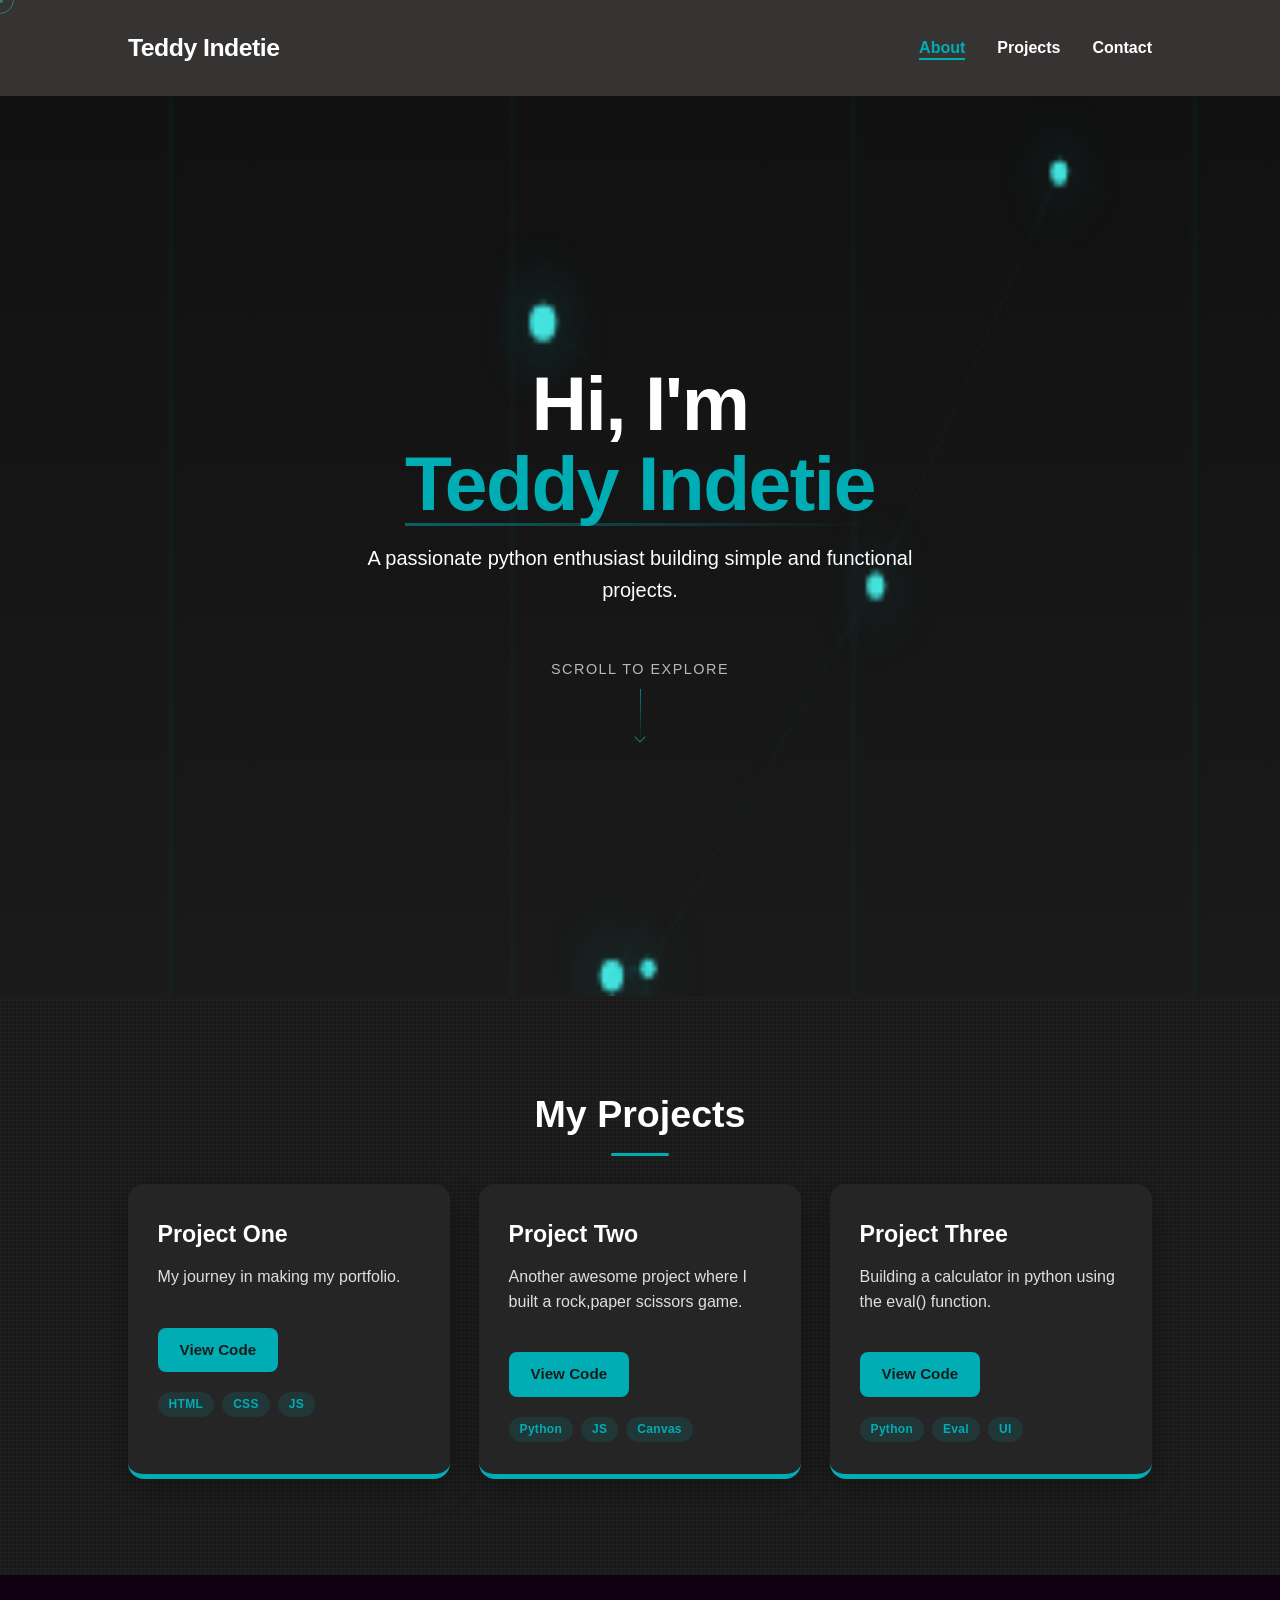
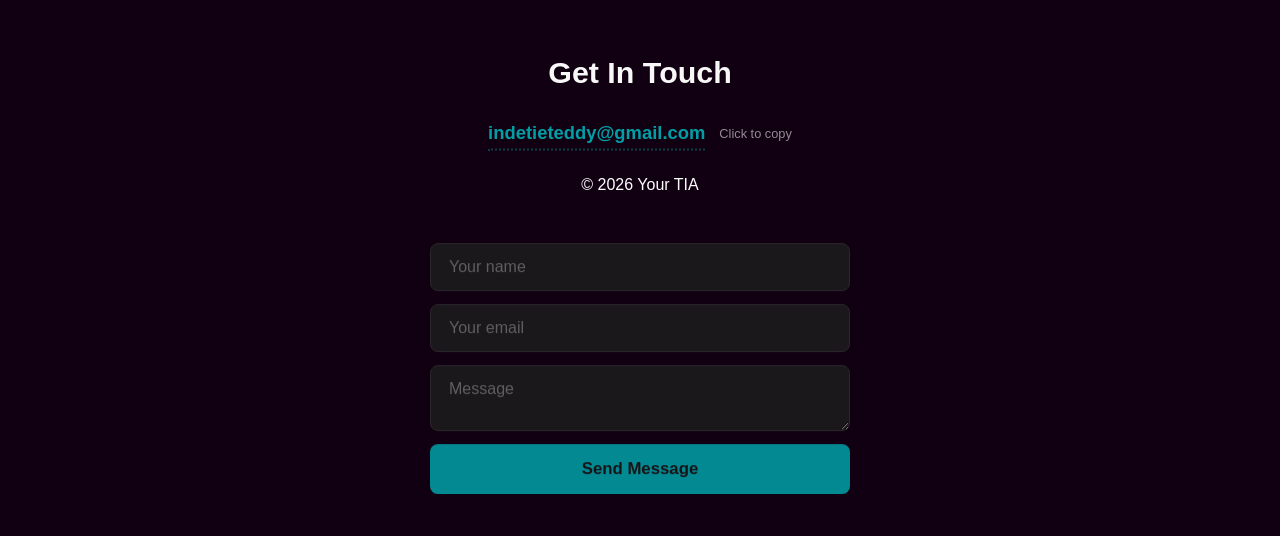
==== index.html @ cefa4f8e "Add files via upload" ====
<!DOCTYPE html>
<html lang="en">
<head>
    <meta charset="UTF-8">
    <meta name="viewport" content="width=device-width, initial-scale=1.0">
    <title>TI Portfolio</title>
    <link rel="stylesheet" href="style.css">
    <!-- GSAP for premium cinematic animations -->
    <script src="https://cdnjs.cloudflare.com/ajax/libs/gsap/3.12.5/gsap.min.js"></script>
</head>
<body>

    <!-- Scroll Progress Bar -->
    <div class="scroll-progress"></div>

    <nav>
        <div class="logo">Teddy Indetie</div>
        <ul class="nav-links">
            <li><a href="#about" class="nav-link">About</a></li>
            <li><a href="#projects" class="nav-link">Projects</a></li>
            <li><a href="#contact" class="nav-link">Contact</a></li>
        </ul>
        <div class="hamburger">
            <span></span>
            <span></span>
            <span></span>
        </div>
    </nav>

    <header id="about">
        <!-- Hero Canvas for Python particles -->
        <canvas id="hero-canvas"></canvas>
        
        <div class="hero-content">
            <h1>Hi, I'm <span class="highlight">Teddy Indetie</span></h1>
            <p>A passionate python enthusiast building simple and functional projects.</p>
            <div class="scroll-indicator">
                <span>Scroll to explore</span>
                <div class="arrow"></div>
            </div>
        </div>
    </header>

    <section id="projects">
        <h2>My Projects</h2>
        <div class="project-grid">
            <!-- Project One -->
            <div class="project-card" data-project="1">
                <h3>Project One</h3>
                <p>My journey in making my portfolio.</p>
                <a href="project-1.html" class="view-btn" data-modal="modal-project1">View Code</a>
                <div class="tech-tags">
                    <span>HTML</span>
                    <span>CSS</span>
                    <span>JS</span>
                </div>
            </div>
            
            <!-- Project Two -->
            <div class="project-card" data-project="2">
                <h3>Project Two</h3>
                <p>Another awesome project where I built a rock,paper scissors game.</p>
                <a href="#" class="view-btn" data-modal="modal-rps">View Code</a>
                <div class="tech-tags">
                    <span>Python</span>
                    <span>JS</span>
                    <span>Canvas</span>
                </div>
            </div>
            
            <!-- Project Three -->
            <div class="project-card" data-project="3">
                <h3>Project Three</h3>
                <p>Building a calculator in python using the eval() function.</p>
                <a href="#" class="view-btn" data-modal="modal-calculator">View Code</a>
                <div class="tech-tags">
                    <span>Python</span>
                    <span>Eval</span>
                    <span>UI</span>
                </div>
            </div>
        </div>
    </section>

    <footer id="contact">
        <h2>Get In Touch</h2>
        <p class="email-wrapper">
            <a href="#" class="copy-email" data-email="indetieteddy@gmail.com">indetieteddy@gmail.com</a>
            <span class="copy-feedback">Click to copy</span>
        </p>
        <p>&copy; 2026 Your TIA</p>
        
        <!-- Optional premium contact form -->
        <div class="contact-form">
            <input type="text" placeholder="Your name" class="form-input">
            <input type="email" placeholder="Your email" class="form-input">
            <textarea placeholder="Message" class="form-input"></textarea>
            <button class="form-submit">Send Message</button>
        </div>
    </footer>

    <!-- Modals -->
    <!-- Project 1 Modal -->
    <div id="modal-project1" class="modal">
        <div class="modal-content">
            <button class="modal-close">&times;</button>
            <h3>Project One — Portfolio</h3>
            <p>Built with pure HTML, CSS and JavaScript. Here's a live snippet of the hero code:</p>
            
            <div class="code-block">
                <pre><code>&lt;h1&gt;Hi, I'm &lt;span class="highlight"&gt;Teddy Indetie&lt;/span&gt;&lt;/h1&gt;
&lt;p&gt;A passionate python enthusiast...&lt;/p&gt;</code></pre>
                <button class="copy-code-btn">Copy Code</button>
            </div>
            
            <div class="modal-footer">
                <a href="project-1.html" class="view-full-btn">View Full Project</a>
            </div>
        </div>
    </div>

    <!-- RPS Game Modal -->
    <div id="modal-rps" class="modal">
        <div class="modal-content">
            <button class="modal-close">&times;</button>
            <h3>Project Two — Rock Paper Scissors</h3>
            <p class="game-subtitle">Play against the AI (Python logic ported to JS)</p>
            
            <div class="rps-game">
                <div class="rps-score">
                    <div>You: <span id="player-score">0</span></div>
                    <div>AI: <span id="ai-score">0</span></div>
                </div>
                
                <div class="rps-result" id="rps-result">Choose your move</div>
                
                <div class="rps-choices">
                    <button class="rps-btn" data-choice="rock">✊ Rock</button>
                    <button class="rps-btn" data-choice="paper">✋ Paper</button>
                    <button class="rps-btn" data-choice="scissors">✌️ Scissors</button>
                </div>
                
                <button class="rps-reset">Reset Score</button>
            </div>
        </div>
    </div>

    <!-- Calculator Modal -->
    <div id="modal-calculator" class="modal">
        <div class="modal-content">
            <button class="modal-close">&times;</button>
            <h3>Project Three — Python Calculator</h3>
            <p class="game-subtitle">Powered by eval() • Same logic as the original Python version</p>
            
            <div class="calculator">
                <div class="calc-display" id="calc-display">0</div>
                <div class="calc-buttons">
                    <button class="calc-btn" data-value="C">C</button>
                    <button class="calc-btn" data-value="/">÷</button>
                    <button class="calc-btn" data-value="*">×</button>
                    <button class="calc-btn" data-value="-">−</button>
                    
                    <button class="calc-btn" data-value="7">7</button>
                    <button class="calc-btn" data-value="8">8</button>
                    <button class="calc-btn" data-value="9">9</button>
                    <button class="calc-btn" data-value="+">+</button>
                    
                    <button class="calc-btn" data-value="4">4</button>
                    <button class="calc-btn" data-value="5">5</button>
                    <button class="calc-btn" data-value="6">6</button>
                    <button class="calc-btn" data-value="=" style="grid-row: span 2;">=</button>
                    
                    <button class="calc-btn" data-value="1">1</button>
                    <button class="calc-btn" data-value="2">2</button>
                    <button class="calc-btn" data-value="3">3</button>
                    
                    <button class="calc-btn" data-value="0">0</button>
                    <button class="calc-btn" data-value=".">.</button>
                    <button class="calc-btn" data-value="back">⌫</button>
                </div>
                <div class="python-badge">Python eval() • Safe mode</div>
            </div>
        </div>
    </div>

    <script>
        // ============================================
        // TEDDY INDETIE — PREMIUM PORTFOLIO JS
        // Ultra-cinematic interactions inspired by Lando Norris
        // ============================================

        // Global variables
        let gsapLoaded = typeof gsap !== 'undefined';

        // ============================================
        // 1. CUSTOM CURSOR (elegant ring + dot)
        // ============================================
        function initCustomCursor() {
            const cursor = document.createElement('div');
            cursor.className = 'custom-cursor';
            document.body.appendChild(cursor);

            const cursorDot = document.createElement('div');
            cursorDot.className = 'cursor-dot';
            cursor.appendChild(cursorDot);

            let mouseX = 0, mouseY = 0;
            let cursorX = 0, cursorY = 0;

            document.addEventListener('mousemove', (e) => {
                mouseX = e.clientX;
                mouseY = e.clientY;
            });

            // Smooth follow animation
            function animateCursor() {
                cursorX += (mouseX - cursorX) * 0.15;
                cursorY += (mouseY - cursorY) * 0.15;
                
                cursor.style.left = cursorX + 'px';
                cursor.style.top = cursorY + 'px';
                
                requestAnimationFrame(animateCursor);
            }
            animateCursor();

            // Hover states for interactive elements
            const interactiveElements = document.querySelectorAll('a, button, .project-card, .view-btn, .rps-btn, .calc-btn');
            
            interactiveElements.forEach(el => {
                el.addEventListener('mouseenter', () => {
                    cursor.classList.add('cursor-hover');
                });
                el.addEventListener('mouseleave', () => {
                    cursor.classList.remove('cursor-hover');
                });
            });

            // Magnetic effect on buttons
            const magneticElements = document.querySelectorAll('.view-btn, .form-submit, .rps-btn, .calc-btn');
            magneticElements.forEach(el => {
                el.addEventListener('mousemove', function(e) {
                    const rect = this.getBoundingClientRect();
                    const x = ((e.clientX - rect.left) / rect.width - 0.5) * 12;
                    const y = ((e.clientY - rect.top) / rect.height - 0.5) * 12;
                    
                    gsapLoaded ? gsap.to(this, { x: x, y: y, duration: 0.3, ease: "power2.out" }) 
                               : this.style.transform = `translate(${x}px, ${y}px)`;
                });
                
                el.addEventListener('mouseleave', function() {
                    gsapLoaded ? gsap.to(this, { x: 0, y: 0, duration: 0.4, ease: "power2.out" }) 
                               : this.style.transform = '';
                });
            });
        }

        // ============================================
        // 2. HERO CANVAS — Floating Python Particles
        // ============================================
        function initHeroParticles() {
            const canvas = document.getElementById('hero-canvas');
            const ctx = canvas.getContext('2d');
            
            let width = canvas.offsetWidth;
            let height = canvas.offsetHeight;
            
            function resizeCanvas() {
                width = canvas.offsetWidth = canvas.parentElement.offsetWidth;
                height = canvas.offsetHeight = canvas.parentElement.offsetHeight;
            }
            resizeCanvas();
            window.addEventListener('resize', resizeCanvas);

            const particles = [];
            const particleCount = 65;

            class Particle {
                constructor() {
                    this.reset();
                }
                
                reset() {
                    this.x = Math.random() * width;
                    this.y = Math.random() * height;
                    this.size = Math.random() * 2.8 + 0.8;
                    this.speedX = (Math.random() - 0.5) * 0.35;
                    this.speedY = (Math.random() - 0.5) * 0.35;
                    this.opacity = Math.random() * 0.6 + 0.3;
                    this.hue = 178; // Teal
                }
                
                update(mouseX, mouseY) {
                    this.x += this.speedX;
                    this.y += this.speedY;
                    
                    // Gentle mouse attraction
                    if (mouseX && mouseY) {
                        const dx = mouseX - this.x;
                        const dy = mouseY - this.y;
                        const distance = Math.sqrt(dx * dx + dy * dy);
                        
                        if (distance < 160 && distance > 0) {
                            this.x += dx * 0.015;
                            this.y += dy * 0.015;
                        }
                    }
                    
                    // Wrap around edges
                    if (this.x < 0) this.x = width;
                    if (this.x > width) this.x = 0;
                    if (this.y < 0) this.y = height;
                    if (this.y > height) this.y = 0;
                    
                    // Subtle breathing
                    this.opacity = Math.sin(Date.now() / 1200) * 0.15 + 0.55;
                }
                
                draw() {
                    ctx.save();
                    ctx.beginPath();
                    ctx.arc(this.x, this.y, this.size, 0, Math.PI * 2);
                    
                    ctx.fillStyle = `hsla(178, 100%, 65%, ${this.opacity})`;
                    ctx.fill();
                    
                    // Glow effect
                    ctx.shadowBlur = 12;
                    ctx.shadowColor = '#00adb5';
                    ctx.fill();
                    ctx.restore();
                }
            }

            // Create particles
            for (let i = 0; i < particleCount; i++) {
                particles.push(new Particle());
            }

            let mouseX = null, mouseY = null;

            canvas.addEventListener('mousemove', (e) => {
                const rect = canvas.getBoundingClientRect();
                mouseX = e.clientX - rect.left;
                mouseY = e.clientY - rect.top;
            });
            
            canvas.addEventListener('mouseleave', () => {
                mouseX = null;
                mouseY = null;
            });

            function animateParticles() {
                ctx.clearRect(0, 0, width, height);
                
                // Subtle grid lines (terminal vibe)
                ctx.strokeStyle = 'rgba(0, 173, 181, 0.06)';
                ctx.lineWidth = 1;
                for (let x = 40; x < width; x += 80) {
                    ctx.beginPath();
                    ctx.moveTo(x, 0);
                    ctx.lineTo(x, height);
                    ctx.stroke();
                }
                
                particles.forEach(p => {
                    p.update(mouseX, mouseY);
                    p.draw();
                    
                    // Connect nearby particles
                    particles.forEach(other => {
                        const dx = p.x - other.x;
                        const dy = p.y - other.y;
                        const dist = Math.sqrt(dx * dx + dy * dy);
                        
                        if (dist < 110 && dist > 0) {
                            ctx.strokeStyle = `rgba(0, 173, 181, ${0.12 * (1 - dist / 110)})`;
                            ctx.lineWidth = 0.8;
                            ctx.beginPath();
                            ctx.moveTo(p.x, p.y);
                            ctx.lineTo(other.x, other.y);
                            ctx.stroke();
                        }
                    });
                });
                
                requestAnimationFrame(animateParticles);
            }
            
            animateParticles();
        }

        // ============================================
        // 3. HERO TEXT STAGGER + SCROLL INDICATOR
        // ============================================
        function initHeroAnimations() {
            const header = document.querySelector('header');
            const h1 = header.querySelector('h1');
            const p = header.querySelector('p');
            const scrollInd = document.querySelector('.scroll-indicator');

            // Stagger reveal
            if (gsapLoaded) {
                gsap.fromTo(h1, 
                    { opacity: 0, y: 50 }, 
                    { opacity: 1, y: 0, duration: 1.1, ease: "power3.out", delay: 0.3 }
                );
                
                gsap.fromTo(p, 
                    { opacity: 0, y: 30 }, 
                    { opacity: 1, y: 0, duration: 1.0, ease: "power2.out", delay: 0.85 }
                );
            } else {
                h1.style.transition = 'all 1.1s cubic-bezier(0.23, 1.0, 0.32, 1)';
                p.style.transition = 'all 1.0s cubic-bezier(0.23, 1.0, 0.32, 1)';
                h1.style.opacity = '1';
                p.style.opacity = '1';
            }

            // Scroll indicator animation
            if (scrollInd) {
                gsapLoaded ? gsap.to(scrollInd, { y: 12, duration: 1.8, repeat: -1, yoyo: true, ease: "sine.inOut" }) : 
                    scrollInd.style.animation = 'scrollBounce 1.8s infinite alternate ease-in-out';
            }

            // Parallax on hero
            header.addEventListener('mousemove', (e) => {
                const rect = header.getBoundingClientRect();
                const x = ((e.clientX - rect.left) / rect.width - 0.5) * 14;
                const y = ((e.clientY - rect.top) / rect.height - 0.5) * 9;
                
                const content = header.querySelector('.hero-content');
                if (content) {
                    content.style.transform = `translate(${x}px, ${y}px)`;
                }
            });
            
            header.addEventListener('mouseleave', () => {
                const content = header.querySelector('.hero-content');
                if (content) content.style.transform = '';
            });
        }

        // ============================================
        // 4. PREMIUM NAVIGATION
        // ============================================
        function initNavigation() {
            const nav = document.querySelector('nav');
            const progressBar = document.querySelector('.scroll-progress');
            const navLinks = document.querySelectorAll('.nav-link');
            const hamburger = document.querySelector('.hamburger');
            const navLinksContainer = document.querySelector('.nav-links');

            // Scroll progress
            function updateProgress() {
                const scrollTop = window.scrollY;
                const docHeight = document.documentElement.scrollHeight - window.innerHeight;
                const progress = docHeight > 0 ? (scrollTop / docHeight) * 100 : 0;
                progressBar.style.width = `${progress}%`;
            }
            window.addEventListener('scroll', updateProgress);

            // Sticky + shrink + blur nav
            let lastScrollY = 0;
            window.addEventListener('scroll', () => {
                const currentScroll = window.scrollY;
                
                if (currentScroll > 80) {
                    nav.classList.add('nav-scrolled');
                } else {
                    nav.classList.remove('nav-scrolled');
                }
                
                lastScrollY = currentScroll;
                updateProgress();
            });

            // Smooth scroll
            navLinks.forEach(link => {
                link.addEventListener('click', function(e) {
                    e.preventDefault();
                    const targetId = this.getAttribute('href').substring(1);
                    const target = document.getElementById(targetId);
                    
                    if (target) {
                        const navHeight = nav.offsetHeight;
                        const targetPosition = target.getBoundingClientRect().top + window.scrollY - navHeight - 20;
                        
                        window.scrollTo({
                            top: targetPosition,
                            behavior: 'smooth'
                        });
                        
                        // Close mobile menu if open
                        navLinksContainer.classList.remove('active');
                        hamburger.classList.remove('active');
                    }
                });
            });

            // Scrollspy (active link)
            const sections = ['about', 'projects', 'contact'];
            
            function updateActiveLink() {
                let current = '';
                const scrollPosition = window.scrollY + 180;

                sections.forEach(id => {
                    const section = document.getElementById(id);
                    if (section && scrollPosition >= section.offsetTop) {
                        current = id;
                    }
                });

                navLinks.forEach(link => {
                    link.classList.remove('active');
                    if (link.getAttribute('href') === `#${current}`) {
                        link.classList.add('active');
                    }
                });
            }
            window.addEventListener('scroll', updateActiveLink);
            updateActiveLink();

            // Mobile hamburger
            hamburger.addEventListener('click', () => {
                hamburger.classList.toggle('active');
                navLinksContainer.classList.toggle('active');
            });

            // Close mobile menu on link click
            navLinks.forEach(link => {
                link.addEventListener('click', () => {
                    navLinksContainer.classList.remove('active');
                    hamburger.classList.remove('active');
                });
            });
        }

        // ============================================
        // 5. 3D TILT CARDS + ADVANCED PROJECT INTERACTIONS
        // ============================================
        function initProjectCards() {
            const cards = document.querySelectorAll('.project-card');
            
            cards.forEach((card, index) => {
                // Staggered entrance animation
                if (gsapLoaded) {
                    gsap.fromTo(card, 
                        { opacity: 0, y: 70, rotateX: 15 },
                        { 
                            opacity: 1, 
                            y: 0, 
                            rotateX: 0, 
                            duration: 1.0, 
                            ease: "power3.out",
                            delay: 0.15 * index 
                        }
                    );
                } else {
                    card.style.transition = `all 0.6s cubic-bezier(0.23, 1, 0.32, 1) ${0.15 * index}s`;
                }

                // True 3D tilt effect
                card.addEventListener('mousemove', function(e) {
                    const rect = this.getBoundingClientRect();
                    const x = ((e.clientX - rect.left) / rect.width - 0.5) * 2;
                    const y = ((e.clientY - rect.top) / rect.height - 0.5) * 2;
                    
                    const rotateX = -y * 16;
                    const rotateY = x * 16;
                    
                    this.style.transition = 'transform 0.1s ease-out';
                    this.style.transform = `perspective(1100px) rotateX(${rotateX}deg) rotateY(${rotateY}deg) translateY(-12px)`;
                    
                    // Dynamic glowing border
                    const glowIntensity = Math.max(Math.abs(x), Math.abs(y)) * 0.5;
                    this.style.boxShadow = `0 25px 60px rgba(0,0,0,0.45), 0 0 0 1px rgba(0,173,181,${0.35 + glowIntensity * 0.4})`;
                });
                
                card.addEventListener('mouseleave', function() {
                    this.style.transition = 'transform 0.65s cubic-bezier(0.23, 1, 0.32, 1)';
                    this.style.transform = 'perspective(1100px) rotateX(0deg) rotateY(0deg) translateY(0)';
                    this.style.boxShadow = '';
                });

                // Click to open modal
                const viewBtn = card.querySelector('.view-btn');
                if (viewBtn) {
                    viewBtn.addEventListener('click', function(e) {
                        if (viewBtn.getAttribute('href') === '#') {
                            e.preventDefault();
                            const modalId = viewBtn.getAttribute('data-modal');
                            openModal(modalId);
                        }
                    });
                }
            });
        }

        // ============================================
        // 6. MODAL SYSTEM (elegant + cinematic)
        // ============================================
        function openModal(modalId) {
            const modal = document.getElementById(modalId);
            if (!modal) return;
            
            modal.classList.add('active');
            document.body.style.overflow = 'hidden';
            
            // GSAP cinematic entrance
            const content = modal.querySelector('.modal-content');
            if (gsapLoaded && content) {
                gsap.fromTo(content, 
                    { opacity: 0, y: 50, scale: 0.94 }, 
                    { opacity: 1, y: 0, scale: 1, duration: 0.45, ease: "power3.out" }
                );
            }
        }

        function closeModal(modal) {
            if (!modal) return;
            
            const content = modal.querySelector('.modal-content');
            
            if (gsapLoaded && content) {
                gsap.to(content, {
                    opacity: 0, y: 30, scale: 0.96,
                    duration: 0.3,
                    ease: "power2.in",
                    onComplete: () => {
                        modal.classList.remove('active');
                        document.body.style.overflow = '';
                        content.style.opacity = '';
                        content.style.transform = '';
                    }
                });
            } else {
                modal.classList.remove('active');
                document.body.style.overflow = '';
            }
        }

        function initModals() {
            // Open modals via data-modal (already handled in project cards)
            
            // Close buttons
            document.querySelectorAll('.modal-close').forEach(btn => {
                btn.addEventListener('click', () => {
                    const modal = btn.closest('.modal');
                    closeModal(modal);
                });
            });
            
            // Click outside to close
            document.querySelectorAll('.modal').forEach(modal => {
                modal.addEventListener('click', (e) => {
                    if (e.target === modal) {
                        closeModal(modal);
                    }
                });
            });

            // Escape key
            document.addEventListener('keydown', (e) => {
                if (e.key === 'Escape') {
                    const activeModal = document.querySelector('.modal.active');
                    if (activeModal) closeModal(activeModal);
                }
            });

            // Project 1 copy button
            const copyBtn = document.querySelector('#modal-project1 .copy-code-btn');
            if (copyBtn) {
                copyBtn.addEventListener('click', () => {
                    const code = document.querySelector('#modal-project1 code').innerText;
                    navigator.clipboard.writeText(code).then(() => {
                        const originalText = copyBtn.textContent;
                        copyBtn.textContent = 'Copied!';
                        copyBtn.style.background = '#00adb5';
                        copyBtn.style.color = '#1a1a1a';
                        
                        setTimeout(() => {
                            copyBtn.textContent = originalText;
                            copyBtn.style.background = '';
                            copyBtn.style.color = '';
                        }, 1800);
                    });
                });
            }
        }

        // ============================================
        // 7. ROCK PAPER SCISSORS GAME
        // ============================================
        function initRPSGame() {
            const modal = document.getElementById('modal-rps');
            if (!modal) return;

            const playerScoreEl = document.getElementById('player-score');
            const aiScoreEl = document.getElementById('ai-score');
            const resultEl = document.getElementById('rps-result');
            const buttons = modal.querySelectorAll('.rps-btn');
            const resetBtn = modal.querySelector('.rps-reset');

            let playerScore = 0;
            let aiScore = 0;

            const choices = ['rock', 'paper', 'scissors'];
            const emojis = { rock: '✊', paper: '✋', scissors: '✌️' };

            function getAIChoice() {
                return choices[Math.floor(Math.random() * choices.length)];
            }

            function determineWinner(player, ai) {
                if (player === ai) return 'draw';
                if (
                    (player === 'rock' && ai === 'scissors') ||
                    (player === 'paper' && ai === 'rock') ||
                    (player === 'scissors' && ai === 'paper')
                ) return 'win';
                return 'lose';
            }

            function playGame(playerChoice) {
                const aiChoice = getAIChoice();
                const outcome = determineWinner(playerChoice, aiChoice);

                // Animate result
                resultEl.style.transition = 'none';
                resultEl.style.opacity = '0';
                
                setTimeout(() => {
                    resultEl.style.transition = 'all 0.3s ease';
                    resultEl.style.opacity = '1';
                    
                    if (outcome === 'win') {
                        playerScore++;
                        resultEl.innerHTML = `You win! ${emojis[playerChoice]} beats ${emojis[aiChoice]}`;
                        resultEl.style.color = '#00adb5';
                        createParticleBurst(resultEl);
                    } else if (outcome === 'lose') {
                        aiScore++;
                        resultEl.innerHTML = `AI wins! ${emojis[aiChoice]} beats ${emojis[playerChoice]}`;
                        resultEl.style.color = '#ff6b6b';
                    } else {
                        resultEl.innerHTML = `Draw! Both chose ${emojis[playerChoice]}`;
                        resultEl.style.color = '#ccc';
                    }
                    
                    playerScoreEl.textContent = playerScore;
                    aiScoreEl.textContent = aiScore;
                }, 60);
            }

            buttons.forEach(btn => {
                btn.addEventListener('click', () => {
                    const choice = btn.dataset.choice;
                    playGame(choice);
                    
                    // Nice button press feedback
                    btn.style.transform = 'scale(0.88)';
                    setTimeout(() => {
                        btn.style.transform = '';
                    }, 180);
                });
            });

            resetBtn.addEventListener('click', () => {
                playerScore = 0;
                aiScore = 0;
                playerScoreEl.textContent = '0';
                aiScoreEl.textContent = '0';
                resultEl.innerHTML = 'Choose your move';
                resultEl.style.color = '#fff';
            });

            // Reset when modal opens
            modal.addEventListener('click', function handler(e) {
                if (e.target.classList.contains('modal') || e.target.classList.contains('modal-close')) {
                    // Reset game when closed
                    setTimeout(() => {
                        playerScore = 0; aiScore = 0;
                        playerScoreEl.textContent = '0';
                        aiScoreEl.textContent = '0';
                        resultEl.innerHTML = 'Choose your move';
                        resultEl.style.color = '#fff';
                    }, 400);
                    modal.removeEventListener('click', handler);
                }
            });
        }

        // Particle burst helper for RPS
        function createParticleBurst(element) {
            const rect = element.getBoundingClientRect();
            const container = document.createElement('div');
            container.style.position = 'absolute';
            container.style.left = rect.left + 'px';
            container.style.top = rect.top + 'px';
            container.style.pointerEvents = 'none';
            container.style.zIndex = '9999';
            document.body.appendChild(container);

            for (let i = 0; i < 18; i++) {
                const particle = document.createElement('div');
                particle.style.position = 'absolute';
                particle.style.width = '6px';
                particle.style.height = '6px';
                particle.style.background = '#00adb5';
                particle.style.borderRadius = '50%';
                particle.style.left = Math.random() * rect.width + 'px';
                particle.style.top = Math.random() * rect.height + 'px';
                
                container.appendChild(particle);

                const angle = Math.random() * Math.PI * 2;
                const velocity = 1.6 + Math.random() * 2.2;
                const xVel = Math.cos(angle) * velocity;
                const yVel = Math.sin(angle) * velocity - 1.3;

                let x = 0, y = 0;
                let opacity = 1;

                const interval = setInterval(() => {
                    x += xVel;
                    y += yVel;
                    opacity -= 0.06;
                    
                    particle.style.transform = `translate(${x}px, ${y}px)`;
                    particle.style.opacity = opacity;

                    if (opacity <= 0) {
                        clearInterval(interval);
                        particle.remove();
                        if (container.children.length === 0) container.remove();
                    }
                }, 1000 / 60);
            }
        }

        // ============================================
        // 8. PYTHON CALCULATOR (eval style)
        // ============================================
        function initCalculator() {
            const modal = document.getElementById('modal-calculator');
            if (!modal) return;

            const display = document.getElementById('calc-display');
            const buttons = modal.querySelectorAll('.calc-btn');
            
            let currentInput = '0';
            let previousInput = '';
            let operator = null;
            let shouldReset = false;

            function updateDisplay() {
                display.textContent = currentInput;
            }

            function handleInput(value) {
                if (value === 'C') {
                    currentInput = '0';
                    previousInput = '';
                    operator = null;
                } else if (value === 'back') {
                    currentInput = currentInput.length > 1 ? currentInput.slice(0, -1) : '0';
                } else if (value === '=') {
                    if (operator && previousInput) {
                        try {
                            // Safe eval simulation (mimics Python eval)
                            const expression = previousInput + operator + currentInput;
                            // Using Function for safer eval
                            const result = Function('"use strict"; return (' + expression + ')')();
                            
                            currentInput = Number.isFinite(result) ? result.toString() : 'Error';
                            operator = null;
                            previousInput = '';
                            shouldReset = true;
                        } catch (e) {
                            currentInput = 'Error';
                        }
                    }
                } else if (['+', '-', '*', '/'].includes(value)) {
                    if (operator && !shouldReset) {
                        // Chain operations
                        try {
                            const expression = previousInput + operator + currentInput;
                            const result = Function('"use strict"; return (' + expression + ')')();
                            previousInput = Number.isFinite(result) ? result.toString() : '0';
                        } catch (e) {
                            previousInput = currentInput;
                        }
                    } else {
                        previousInput = currentInput;
                    }
                    operator = value;
                    shouldReset = true;
                } else {
                    if (shouldReset) {
                        currentInput = '';
                        shouldReset = false;
                    }
                    if (currentInput === '0' && value !== '.') {
                        currentInput = value;
                    } else if (currentInput.length < 12) {
                        currentInput += value;
                    }
                }
                updateDisplay();
            }

            buttons.forEach(btn => {
                btn.addEventListener('click', () => {
                    const val = btn.dataset.value;
                    handleInput(val);
                    
                    // Beautiful press animation
                    btn.style.transform = 'scale(0.85)';
                    setTimeout(() => {
                        btn.style.transform = '';
                    }, 120);
                });
            });

            // Keyboard support
            document.addEventListener('keydown', function(e) {
                if (!modal.classList.contains('active')) return;
                
                if (e.key === 'Escape') {
                    const closeBtn = modal.querySelector('.modal-close');
                    if (closeBtn) closeBtn.click();
                } else if (e.key === 'Enter' || e.key === '=') {
                    e.preventDefault();
                    handleInput('=');
                } else if (e.key === 'Backspace') {
                    handleInput('back');
                } else if (['0','1','2','3','4','5','6','7','8','9','.'].includes(e.key)) {
                    handleInput(e.key);
                } else if (['+','-','*','/'].includes(e.key)) {
                    handleInput(e.key);
                }
            });

            // Reset calculator when modal closes
            modal.addEventListener('click', function handler(e) {
                if (e.target === modal || e.target.classList.contains('modal-close')) {
                    setTimeout(() => {
                        currentInput = '0';
                        previousInput = '';
                        operator = null;
                        shouldReset = false;
                        updateDisplay();
                    }, 350);
                    modal.removeEventListener('click', handler);
                }
            });
        }

        // ============================================
        // 9. COPY EMAIL + PARTICLE TOAST
        // ============================================
        function initContactInteractions() {
            const emailLink = document.querySelector('.copy-email');
            if (!emailLink) return;

            emailLink.addEventListener('click', function(e) {
                e.preventDefault();
                const email = this.dataset.email;
                
                navigator.clipboard.writeText(email).then(() => {
                    const originalText = this.textContent;
                    this.textContent = 'Copied!';
                    this.style.color = '#00adb5';
                    
                    // Particle burst around email
                    createParticleBurst(this);
                    
                    setTimeout(() => {
                        this.textContent = originalText;
                        this.style.color = '';
                    }, 2000);
                });
            });

            // Premium animated contact form
            const form = document.querySelector('.contact-form');
            const submitBtn = document.querySelector('.form-submit');
            
            if (submitBtn) {
                submitBtn.addEventListener('click', (e) => {
                    e.preventDefault();
                    
                    const originalText = submitBtn.textContent;
                    submitBtn.textContent = 'Sending...';
                    submitBtn.disabled = true;
                    
                    setTimeout(() => {
                        submitBtn.textContent = 'Message Sent ✓';
                        submitBtn.style.background = '#00adb5';
                        submitBtn.style.color = '#1a1a1a';
                        
                        // Create nice success particles
                        createParticleBurst(submitBtn);
                        
                        setTimeout(() => {
                            submitBtn.textContent = originalText;
                            submitBtn.style.background = '';
                            submitBtn.style.color = '';
                            submitBtn.disabled = false;
                            
                            // Clear inputs
                            form.querySelectorAll('.form-input').forEach(input => input.value = '');
                        }, 2200);
                    }, 1150);
                });
            }
        }

        // ============================================
        // 10. SCROLL TRIGGERED STAGGER + FINAL TOUCHES
        // ============================================
        function initScrollAnimations() {
            const observer = new IntersectionObserver((entries) => {
                entries.forEach(entry => {
                    if (entry.isIntersecting) {
                        const el = entry.target;
                        
                        if (el.classList.contains('project-card')) {
                            // Already handled with GSAP in initProjectCards
                        }
                        
                        if (el.id === 'contact') {
                            if (gsapLoaded) {
                                gsap.fromTo(el.querySelectorAll('h2, .email-wrapper, .contact-form'), 
                                    { opacity: 0, y: 30 },
                                    { opacity: 1, y: 0, duration: 0.8, stagger: 0.12, ease: "power2.out" }
                                );
                            }
                        }
                        
                        observer.unobserve(el);
                    }
                });
            }, { threshold: 0.1 });

            // Observe sections and cards
            document.querySelectorAll('#projects, #contact').forEach(el => observer.observe(el));
            
            // Additional footer polish
            const footer = document.querySelector('footer');
            if (footer) observer.observe(footer);
        }

        // ============================================
        // 11. ACCESSIBILITY + PERFORMANCE
        // ============================================
        function initAccessibility() {
            // Respect reduced motion
            if (window.matchMedia('(prefers-reduced-motion: reduce)').matches) {
                document.documentElement.style.setProperty('--transition-speed', '0.1s');
            }
            
            // Keyboard focus visibility
            document.addEventListener('keydown', (e) => {
                if (e.key === 'Tab') {
                    document.body.classList.add('keyboard-nav');
                }
            });
            
            document.addEventListener('mousedown', () => {
                document.body.classList.remove('keyboard-nav');
            });
        }

        // ============================================
        // BOOT EVERYTHING
        // ============================================
        function initPortfolio() {
            // Core systems
            initCustomCursor();
            initHeroParticles();
            initHeroAnimations();
            initNavigation();
            initProjectCards();
            initModals();
            initRPSGame();
            initCalculator();
            initContactInteractions();
            initScrollAnimations();
            initAccessibility();

            // Final polish: subtle body glow on scroll
            let scrollTimeout;
            window.addEventListener('scroll', () => {
                document.body.classList.add('scrolling');
                clearTimeout(scrollTimeout);
                scrollTimeout = setTimeout(() => {
                    document.body.classList.remove('scrolling');
                }, 800);
            });

            // Easter egg: Konami code (for fun)
            let konamiCode = [];
            const konami = ['ArrowUp', 'ArrowUp', 'ArrowDown', 'ArrowDown', 'ArrowLeft', 'ArrowRight', 'ArrowLeft', 'ArrowRight', 'b', 'a'];
            
            document.addEventListener('keydown', (e) => {
                konamiCode.push(e.key);
                if (konamiCode.length > konami.length) konamiCode.shift();
                
                if (konamiCode.join(',') === konami.join(',')) {
                    document.body.style.transition = 'filter 1.6s';
                    document.body.style.filter = 'hue-rotate(42deg) saturate(1.4)';
                    setTimeout(() => {
                        document.body.style.filter = '';
                    }, 2200);
                    konamiCode = [];
                }
            });

            console.log('%c[Portfolio] Teddy Indetie — Ultra-premium interactive experience ready.', 'color:#00adb5');
        }

        // Start everything when DOM is ready
        if (document.readyState === 'loading') {
            document.addEventListener('DOMContentLoaded', initPortfolio);
        } else {
            initPortfolio();
        }
    </script>
</body>
</html>
---- style.css ----
/* ============================================
   TEDDY INDETIE — PREMIUM PORTFOLIO
   Color scheme strictly preserved
   Ultra-cinematic + interactive (Lando Norris level)
   ============================================ */

/* General Styles */
* {
    margin: 0;
    padding: 0;
    box-sizing: border-box;
    font-family: 'Segoe UI', Tahoma, Geneva, Verdana, sans-serif;
}

:root {
    --teal: #00adb5;
    --bg: #1a1a1a;
    --nav-bg: #363333;
    --card-bg: #252525;
    --footer-bg: #101;
    --text: #ffffff;
}

body {
    background-color: var(--bg);
    color: var(--text);
    line-height: 1.6;
    overflow-x: hidden;
}

/* Custom Cursor */
.custom-cursor {
    position: fixed;
    width: 28px;
    height: 28px;
    border: 1.5px solid var(--teal);
    border-radius: 50%;
    pointer-events: none;
    z-index: 9999;
    mix-blend-mode: difference;
    transition: width 0.2s, height 0.2s, border-color 0.2s;
    transform: translate(-50%, -50%);
}

.cursor-dot {
    position: absolute;
    top: 50%;
    left: 50%;
    width: 6px;
    height: 6px;
    background: var(--teal);
    border-radius: 50%;
    transform: translate(-50%, -50%);
}

.custom-cursor.cursor-hover {
    width: 48px;
    height: 48px;
    border-color: var(--text);
    background: rgba(0, 173, 181, 0.08);
}

.custom-cursor.cursor-hover .cursor-dot {
    background: var(--text);
}

/* Scroll Progress Bar */
.scroll-progress {
    position: fixed;
    top: 0;
    left: 0;
    height: 3px;
    background: linear-gradient(to right, var(--teal), #00d9c0);
    width: 0%;
    z-index: 10000;
    transition: width 0.1s ease-out;
}

/* Navigation */
nav {
    display: flex;
    justify-content: space-between;
    align-items: center;
    padding: 1.75rem 10%;
    background: var(--nav-bg);
    position: sticky;
    top: 0;
    z-index: 1000;
    transition: all 0.35s cubic-bezier(0.23, 1, 0.32, 1);
}

nav.nav-scrolled {
    padding: 1rem 10%;
    background: rgba(54, 51, 51, 0.95);
    backdrop-filter: blur(16px);
    box-shadow: 0 4px 20px rgba(0, 0, 0, 0.3);
}

nav .logo {
    font-size: 1.55rem;
    font-weight: 700;
    letter-spacing: -0.5px;
    color: var(--text);
}

nav ul {
    display: flex;
    list-style: none;
    gap: 2rem;
}

nav ul li a {
    color: var(--text);
    text-decoration: none;
    font-weight: 600;
    position: relative;
    transition: color 0.2s ease;
}

nav ul li a:hover {
    color: var(--teal);
}

nav ul li a.active {
    color: var(--teal);
}

nav ul li a.active::after {
    content: '';
    position: absolute;
    bottom: -4px;
    left: 0;
    width: 100%;
    height: 2px;
    background: var(--teal);
}

/* Hamburger */
.hamburger {
    display: none;
    flex-direction: column;
    gap: 5px;
    cursor: pointer;
}

.hamburger span {
    display: block;
    width: 26px;
    height: 2.5px;
    background: var(--text);
    transition: all 0.3s ease;
}

.hamburger.active span:nth-child(1) {
    transform: rotate(45deg) translate(5px, 5px);
}
.hamburger.active span:nth-child(2) {
    opacity: 0;
}
.hamburger.active span:nth-child(3) {
    transform: rotate(-45deg) translate(6px, -6px);
}

/* Hero Section */
header {
    height: 100vh;
    min-height: 620px;
    position: relative;
    display: flex;
    align-items: center;
    justify-content: center;
    overflow: hidden;
    background: linear-gradient(to bottom, #111, var(--bg));
}

#hero-canvas {
    position: absolute;
    top: 0;
    left: 0;
    width: 100%;
    height: 100%;
    z-index: 1;
    pointer-events: none;
}

.hero-content {
    position: relative;
    z-index: 2;
    text-align: center;
    padding: 0 5%;
    max-width: 820px;
}

header h1 {
    font-size: clamp(2.6rem, 7vw, 4.8rem);
    font-weight: 700;
    margin-bottom: 1.1rem;
    letter-spacing: -1.5px;
    line-height: 1.05;
}

header p {
    font-size: 1.25rem;
    max-width: 620px;
    margin: 0 auto 2.5rem;
    opacity: 0.9;
}

.highlight {
    color: var(--teal);
    position: relative;
    display: inline-block;
}

.highlight::after {
    content: '';
    position: absolute;
    bottom: -2px;
    left: 0;
    width: 100%;
    height: 3px;
    background: linear-gradient(to right, var(--teal), transparent);
    opacity: 0.5;
}

/* Scroll Indicator */
.scroll-indicator {
    display: flex;
    flex-direction: column;
    align-items: center;
    gap: 8px;
    margin-top: 2.5rem;
    font-size: 0.9rem;
    opacity: 0.7;
    letter-spacing: 1.5px;
    text-transform: uppercase;
}

.scroll-indicator .arrow {
    width: 1px;
    height: 52px;
    background: linear-gradient(to bottom, var(--teal), transparent);
    position: relative;
}

.scroll-indicator .arrow::after {
    content: '';
    position: absolute;
    bottom: 0;
    left: 50%;
    transform: translateX(-50%);
    width: 7px;
    height: 7px;
    border-right: 1px solid var(--teal);
    border-bottom: 1px solid var(--teal);
    transform: translateX(-50%) rotate(45deg);
}

/* Projects Section */
#projects {
    padding: 5.5rem 10% 6rem;
}

#projects h2 {
    font-size: 2.35rem;
    margin-bottom: 2.5rem;
    text-align: center;
    position: relative;
}

#projects h2::after {
    content: '';
    position: absolute;
    bottom: -12px;
    left: 50%;
    transform: translateX(-50%);
    width: 58px;
    height: 3px;
    background: var(--teal);
    border-radius: 3px;
}

.project-grid {
    display: grid;
    grid-template-columns: repeat(auto-fit, minmax(300px, 1fr));
    gap: 1.85rem;
    margin-top: 2.2rem;
}

.project-card {
    background: var(--card-bg);
    padding: 2rem 1.85rem;
    border-radius: 16px;
    border-bottom: 5px solid var(--teal);
    transition: transform 0.4s cubic-bezier(0.23, 1, 0.32, 1),
                box-shadow 0.4s cubic-bezier(0.23, 1, 0.32, 1);
    position: relative;
    overflow: hidden;
    cursor: pointer;
    will-change: transform;
}

.project-card::before {
    content: '';
    position: absolute;
    top: 0;
    left: 0;
    width: 100%;
    height: 100%;
    background: linear-gradient(135deg, rgba(0,173,181,0.06), transparent);
    opacity: 0;
    transition: opacity 0.4s ease;
    pointer-events: none;
}

.project-card:hover::before {
    opacity: 1;
}

.project-card h3 {
    font-size: 1.45rem;
    margin-bottom: 0.75rem;
}

.project-card p {
    opacity: 0.85;
    margin-bottom: 1.35rem;
    line-height: 1.55;
}

.tech-tags {
    display: flex;
    gap: 8px;
    flex-wrap: wrap;
    margin-top: 1.25rem;
}

.tech-tags span {
    background: rgba(0, 173, 181, 0.12);
    color: var(--teal);
    padding: 3px 11px;
    border-radius: 20px;
    font-size: 0.75rem;
    font-weight: 600;
    letter-spacing: 0.3px;
}

.project-card a {
    display: inline-flex;
    align-items: center;
    margin-top: 1rem;
    padding: 10px 22px;
    background-color: var(--teal);
    color: #1a1a1a;
    text-decoration: none;
    border-radius: 8px;
    font-weight: 700;
    font-size: 0.95rem;
    transition: all 0.25s cubic-bezier(0.23, 1, 0.32, 1);
    position: relative;
    z-index: 2;
}

.project-card a:hover {
    background-color: var(--text);
    color: var(--teal);
    transform: translateY(-1px);
}

/* Footer */
footer {
    text-align: center;
    padding: 4.5rem 10% 3rem;
    background: var(--footer-bg);
    position: relative;
}

footer h2 {
    font-size: 1.9rem;
    margin-bottom: 1.25rem;
}

.email-wrapper {
    display: flex;
    align-items: center;
    justify-content: center;
    gap: 10px;
    margin-bottom: 1.5rem;
    flex-wrap: wrap;
}

.copy-email {
    color: var(--teal);
    text-decoration: none;
    font-size: 1.15rem;
    font-weight: 600;
    transition: all 0.2s ease;
    border-bottom: 2px dotted rgba(0, 173, 181, 0.4);
    padding-bottom: 1px;
}

.copy-email:hover {
    color: var(--text);
    border-bottom-color: var(--teal);
}

.copy-feedback {
    font-size: 0.8rem;
    opacity: 0.6;
    margin-left: 4px;
}

/* Premium Contact Form */
.contact-form {
    max-width: 420px;
    margin: 2.5rem auto 0;
    display: flex;
    flex-direction: column;
    gap: 13px;
}

.form-input {
    width: 100%;
    padding: 14px 18px;
    background: #1f1f1f;
    border: 1px solid #333;
    color: var(--text);
    border-radius: 8px;
    font-size: 1rem;
    outline: none;
    transition: all 0.2s ease;
}

.form-input:focus {
    border-color: var(--teal);
    box-shadow: 0 0 0 3px rgba(0, 173, 181, 0.1);
}

.form-input::placeholder {
    color: #777;
}

.form-submit {
    padding: 15px;
    background: var(--teal);
    color: #1a1a1a;
    border: none;
    border-radius: 8px;
    font-weight: 700;
    font-size: 1.05rem;
    cursor: pointer;
    transition: all 0.3s ease;
}

.form-submit:hover {
    background: var(--text);
    color: var(--teal);
}

/* ============================================
   MODALS
   ============================================ */
.modal {
    position: fixed;
    top: 0;
    left: 0;
    width: 100%;
    height: 100%;
    background: rgba(0, 0, 0, 0.88);
    z-index: 2000;
    display: none;
    align-items: center;
    justify-content: center;
    padding: 20px;
    backdrop-filter: blur(8px);
}

.modal.active {
    display: flex;
}

.modal-content {
    background: var(--card-bg);
    padding: 2.4rem 2.3rem;
    border-radius: 18px;
    max-width: 620px;
    width: 100%;
    position: relative;
    border: 1px solid rgba(255,255,255,0.06);
    box-shadow: 0 25px 70px rgba(0,0,0,0.7);
}

.modal-close {
    position: absolute;
    top: 18px;
    right: 22px;
    font-size: 2rem;
    color: #888;
    background: none;
    border: none;
    cursor: pointer;
    line-height: 1;
    transition: color 0.2s;
}

.modal-close:hover {
    color: var(--text);
}

.modal-content h3 {
    font-size: 1.7rem;
    margin-bottom: 0.65rem;
    color: var(--text);
}

.game-subtitle {
    opacity: 0.7;
    font-size: 0.95rem;
    margin-bottom: 1.5rem;
}

/* Code block in modal */
.code-block {
    background: #111;
    border-radius: 10px;
    padding: 1.1rem;
    margin: 1.5rem 0;
    position: relative;
    font-family: monospace;
    font-size: 0.95rem;
    border: 1px solid #222;
}

.code-block pre {
    margin: 0;
    color: #ddd;
    overflow-x: auto;
    white-space: pre-wrap;
}

.copy-code-btn {
    position: absolute;
    top: 12px;
    right: 12px;
    background: var(--teal);
    color: #111;
    border: none;
    padding: 6px 14px;
    font-size: 0.8rem;
    font-weight: 700;
    border-radius: 5px;
    cursor: pointer;
}

/* ============================================
   RPS GAME
   ============================================ */
.rps-game {
    text-align: center;
}

.rps-score {
    display: flex;
    justify-content: space-between;
    margin-bottom: 1.4rem;
    font-size: 1.1rem;
    font-weight: 600;
}

.rps-score span {
    color: var(--teal);
    font-size: 1.35rem;
}

.rps-result {
    min-height: 42px;
    font-size: 1.35rem;
    font-weight: 600;
    margin-bottom: 1.8rem;
    transition: all 0.3s ease;
}

.rps-choices {
    display: flex;
    justify-content: center;
    gap: 14px;
    flex-wrap: wrap;
}

.rps-btn {
    background: #1f1f1f;
    border: 2px solid var(--teal);
    color: var(--text);
    padding: 14px 24px;
    border-radius: 12px;
    font-size: 1.05rem;
    font-weight: 700;
    cursor: pointer;
    transition: all 0.2s ease;
}

.rps-btn:hover {
    background: var(--teal);
    color: #1a1a1a;
    transform: translateY(-2px);
}

.rps-reset {
    margin-top: 1.8rem;
    padding: 9px 20px;
    background: transparent;
    border: 1px solid #555;
    color: #aaa;
    border-radius: 6px;
    cursor: pointer;
    font-size: 0.85rem;
    transition: all 0.2s;
}

.rps-reset:hover {
    border-color: var(--teal);
    color: var(--teal);
}

/* ============================================
   CALCULATOR
   ============================================ */
.calculator {
    max-width: 300px;
    margin: 1rem auto 0;
}

.calc-display {
    background: #111;
    padding: 22px 18px;
    font-size: 2.1rem;
    text-align: right;
    border-radius: 12px;
    margin-bottom: 12px;
    font-family: monospace;
    border: 1px solid #222;
    min-height: 72px;
    display: flex;
    align-items: center;
    justify-content: flex-end;
}

.calc-buttons {
    display: grid;
    grid-template-columns: repeat(4, 1fr);
    gap: 7px;
}

.calc-btn {
    padding: 15px 0;
    font-size: 1.35rem;
    background: #1f1f1f;
    border: none;
    color: var(--text);
    border-radius: 10px;
    cursor: pointer;
    transition: all 0.15s ease;
    font-weight: 600;
}

.calc-btn:hover {
    background: #2a2a2a;
}

.calc-btn:active {
    transform: scale(0.92);
}

.python-badge {
    margin-top: 15px;
    font-size: 0.75rem;
    color: #777;
    text-align: center;
    letter-spacing: 0.5px;
}

/* ============================================
   PROJECT-1 PAGE ENHANCEMENTS
   ============================================ */
.image-container {
    margin-top: 20px;
    text-align: center;
}

.project-img {
    max-width: 100%;
    height: auto;
    border-radius: 12px;
    border: 2px solid #333;
    transition: transform 0.4s cubic-bezier(0.23, 1, 0.32, 1), box-shadow 0.4s;
    cursor: pointer;
}

.project-img:hover {
    transform: scale(1.015) rotate(0.5deg);
    box-shadow: 0 25px 60px rgba(0, 0, 0, 0.5);
}

/* ============================================
   MOBILE RESPONSIVE
   ============================================ */
@media (max-width: 768px) {
    nav ul {
        position: absolute;
        top: 100%;
        left: 0;
        width: 100%;
        background: #2a2828;
        flex-direction: column;
        padding: 1.5rem 10%;
        gap: 1rem;
        display: none;
        border-bottom: 1px solid #444;
    }
    
    nav ul.active {
        display: flex;
    }
    
    .hamburger {
        display: flex;
    }
    
    header {
        height: 92vh;
    }
    
    .project-grid {
        grid-template-columns: 1fr;
    }
    
    .modal-content {
        padding: 1.75rem 1.4rem;
    }
}

/* Keyboard navigation */
.keyboard-nav .project-card:focus-within,
.keyboard-nav a:focus {
    outline: 2px solid var(--teal);
    outline-offset: 3px;
}

/* Subtle grain + premium feel */
body {
    background-image: 
        linear-gradient(rgba(255,255,255,0.015) 1px, transparent 1px),
        linear-gradient(90deg, rgba(255,255,255,0.015) 1px, transparent 1px);
    background-size: 4px 4px;
}

/* Scroll animations extra polish */
.project-card {
    box-shadow: 0 10px 30px rgba(0, 0, 0, 0.25);
}

/* Final touches */
.view-full-btn {
    display: inline-block;
    margin-top: 1.5rem;
    padding: 10px 24px;
    background: var(--teal);
    color: #1a1a1a;
    text-decoration: none;
    border-radius: 6px;
    font-weight: 700;
    font-size: 0.95rem;
}
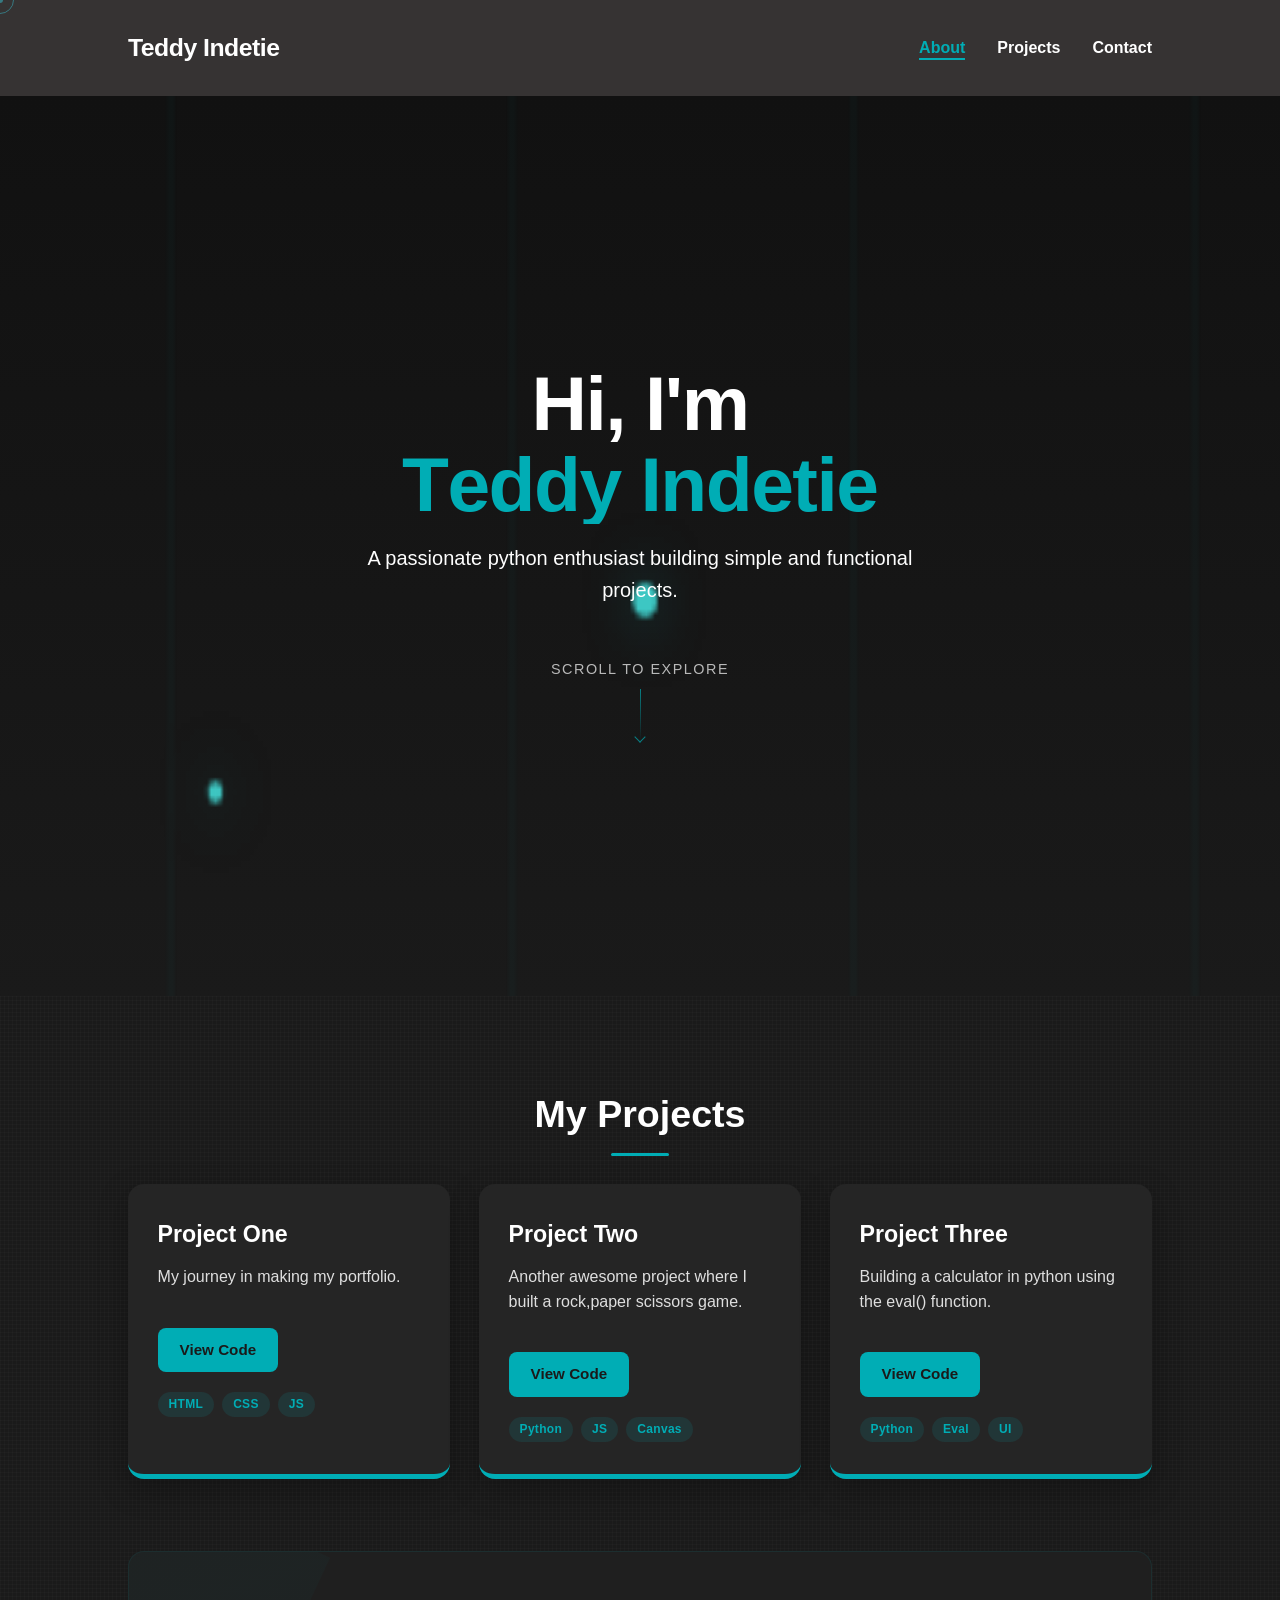
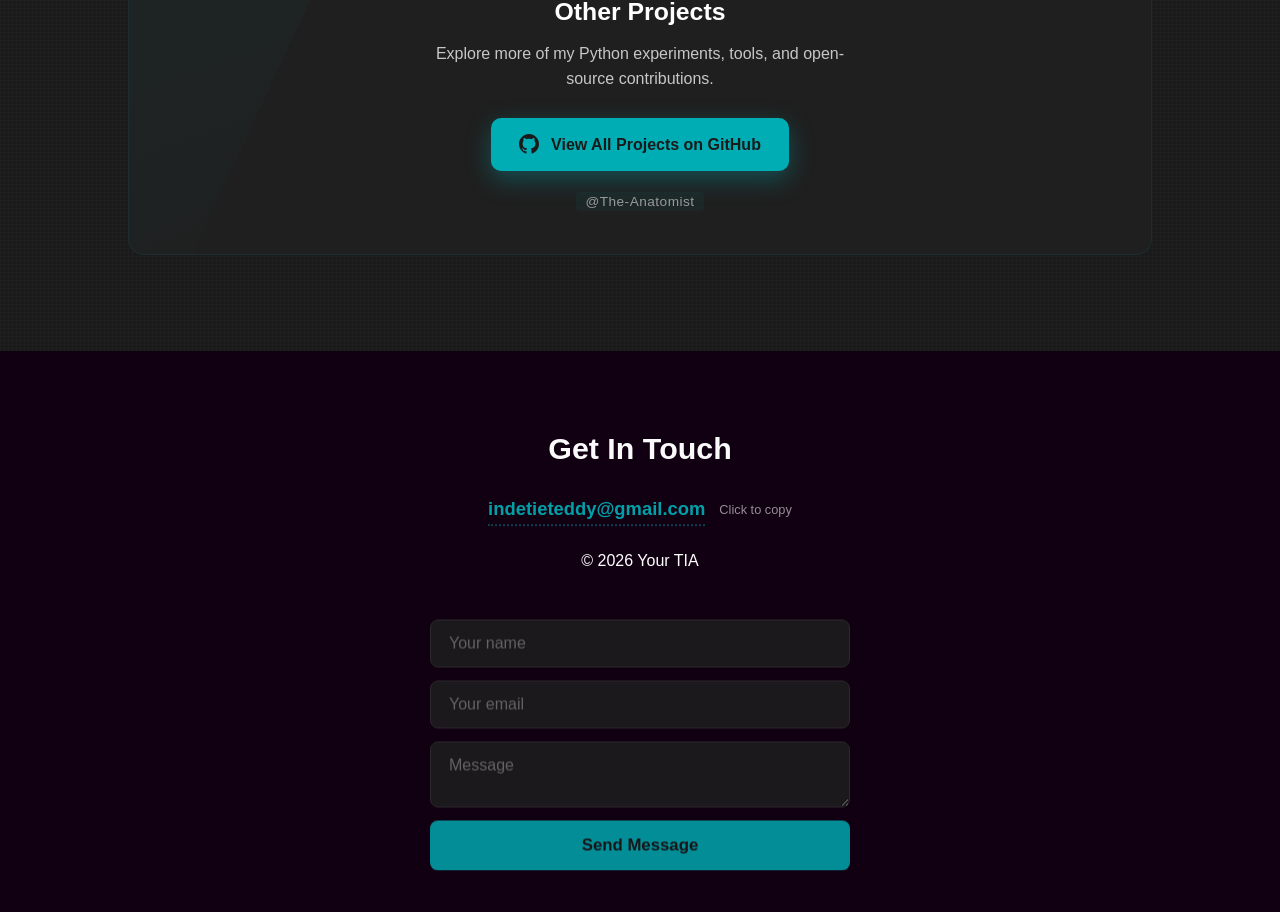
==== commit ccf22393: "Add files via upload" ====
--- a/index.html
+++ b/index.html
@@ -78,6 +78,23 @@
                     <span>Eval</span>
                     <span>UI</span>
                 </div>
+            </div>
+        </div>
+
+        <!-- OTHER PROJECTS SECTION -->
+        <div class="other-projects">
+            <h3>Other Projects</h3>
+            <p>Explore more of my Python experiments, tools, and open-source contributions.</p>
+            
+            <a href="https://github.com/The-Anatomist/" target="_blank" rel="noopener noreferrer" class="github-btn">
+                <svg xmlns="http://www.w3.org/2000/svg" width="20" height="20" viewBox="0 0 24 24" fill="currentColor">
+                    <path d="M12 0c-6.626 0-12 5.373-12 12 0 5.302 3.438 9.8 8.207 11.387.599.111.793-.261.793-.577v-2.234c-3.338.726-4.033-1.416-4.033-1.416-.546-1.387-1.333-1.756-1.333-1.756-1.089-.745.083-.729.083-.729 1.205.084 1.839 1.237 1.839 1.237 1.07 1.834 2.807 1.304 3.492.997.107-.775.418-1.305.762-1.604-2.665-.305-5.467-1.334-5.467-5.931 0-1.311.469-2.381 1.236-3.221-.124-.303-.535-1.524.117-3.176 0 0 1.008-.322 3.301 1.23.957-.266 1.983-.399 3.003-.404 1.02.005 2.047.138 3.006.404 2.291-1.552 3.297-1.23 3.297-1.23.653 1.653.242 2.874.118 3.176.77.84 1.235 1.911 1.235 3.221 0 4.609-2.807 5.624-5.479 5.921.43.372.823 1.102.823 2.222v3.293c0 .319.192.694.801.576 4.765-1.589 8.199-6.086 8.199-11.386 0-6.627-5.373-12-12-12z"/>
+                </svg>
+                <span>View All Projects on GitHub</span>
+            </a>
+            
+            <div class="github-note">
+                <span>@The-Anatomist</span>
             </div>
         </div>
     </section>
@@ -423,22 +440,8 @@
                     scrollInd.style.animation = 'scrollBounce 1.8s infinite alternate ease-in-out';
             }
 
-            // Parallax on hero
-            header.addEventListener('mousemove', (e) => {
-                const rect = header.getBoundingClientRect();
-                const x = ((e.clientX - rect.left) / rect.width - 0.5) * 14;
-                const y = ((e.clientY - rect.top) / rect.height - 0.5) * 9;
-                
-                const content = header.querySelector('.hero-content');
-                if (content) {
-                    content.style.transform = `translate(${x}px, ${y}px)`;
-                }
-            });
-            
-            header.addEventListener('mouseleave', () => {
-                const content = header.querySelector('.hero-content');
-                if (content) content.style.transform = '';
-            });
+            // Subtle canvas-only interaction already handled in particles.
+            // Removed direct transform on .hero-content to eliminate text jitter.
         }
 
         // ============================================
--- a/style.css
+++ b/style.css
@@ -189,6 +189,12 @@
     text-align: center;
     padding: 0 5%;
     max-width: 820px;
+    
+    /* === ANTI-JITTER LOCK === */
+    transform: translateZ(0);
+    will-change: opacity;
+    backface-visibility: hidden;
+    -webkit-font-smoothing: antialiased;
 }
 
 header h1 {
@@ -197,6 +203,16 @@
     margin-bottom: 1.1rem;
     letter-spacing: -1.5px;
     line-height: 1.05;
+    /* Ultra rock-solid anti-jitter text rendering */
+    transform: translateZ(0);
+    backface-visibility: hidden;
+    -webkit-font-smoothing: antialiased;
+    -moz-osx-font-smoothing: grayscale;
+    text-rendering: optimizeLegibility;
+    will-change: opacity;
+    /* Prevent any subpixel shifting */
+    -webkit-transform: translateZ(0);
+    transform-style: preserve-3d;
 }
 
 header p {
@@ -770,4 +786,114 @@
     border-radius: 6px;
     font-weight: 700;
     font-size: 0.95rem;
+}
+
+/* ============================================
+   OTHER PROJECTS SECTION (GitHub link)
+   ============================================ */
+.other-projects {
+    margin-top: 4.5rem;
+    padding: 2.5rem 2rem;
+    background: #1f1f1f;
+    border-radius: 16px;
+    border: 1px solid rgba(0, 173, 181, 0.1);
+    text-align: center;
+    position: relative;
+    overflow: hidden;
+}
+
+.other-projects::before {
+    content: '';
+    position: absolute;
+    top: -50%;
+    left: -50%;
+    width: 60%;
+    height: 200%;
+    background: linear-gradient(
+        135deg,
+        transparent,
+        rgba(0, 173, 181, 0.03),
+        transparent
+    );
+    transform: rotate(25deg);
+    pointer-events: none;
+}
+
+.other-projects h3 {
+    font-size: 1.55rem;
+    margin-bottom: 0.6rem;
+    color: var(--text);
+}
+
+.other-projects p {
+    opacity: 0.75;
+    margin-bottom: 1.6rem;
+    max-width: 420px;
+    margin-left: auto;
+    margin-right: auto;
+}
+
+.github-btn {
+    display: inline-flex;
+    align-items: center;
+    gap: 12px;
+    background: var(--teal);
+    color: #1a1a1a;
+    padding: 14px 28px;
+    border-radius: 10px;
+    text-decoration: none;
+    font-weight: 700;
+    font-size: 1rem;
+    transition: all 0.3s cubic-bezier(0.23, 1, 0.32, 1);
+    box-shadow: 0 8px 25px rgba(0, 173, 181, 0.35);
+    position: relative;
+    z-index: 1;
+}
+
+.github-btn:hover {
+    background: #ffffff;
+    color: var(--teal);
+    transform: translateY(-3px);
+    box-shadow: 0 14px 35px rgba(0, 173, 181, 0.45);
+}
+
+.github-btn svg {
+    transition: transform 0.3s ease;
+}
+
+.github-btn:hover svg {
+    transform: scale(1.1);
+}
+
+.github-note {
+    margin-top: 1.25rem;
+    font-size: 0.85rem;
+    opacity: 0.55;
+    font-family: monospace;
+    letter-spacing: 0.5px;
+}
+
+.github-note span {
+    background: rgba(0, 173, 181, 0.1);
+    padding: 2px 9px;
+    border-radius: 4px;
+}
+
+/* Make sure hero title stays rock-solid */
+header h1,
+header h1 .highlight {
+    /* === ULTRA ROCK-SOLID ANTI-JITTER === */
+    transform: translateZ(0);
+    backface-visibility: hidden;
+    -webkit-font-smoothing: antialiased;
+    -moz-osx-font-smoothing: grayscale;
+    text-rendering: optimizeLegibility;
+    will-change: opacity;          /* Only opacity — never transform */
+    contain: paint;
+    -webkit-transform: translateZ(0);
+    transform-style: preserve-3d;
+    
+    /* Prevent any subpixel movement */
+    font-kerning: none;
+    font-variant-ligatures: none;
 }
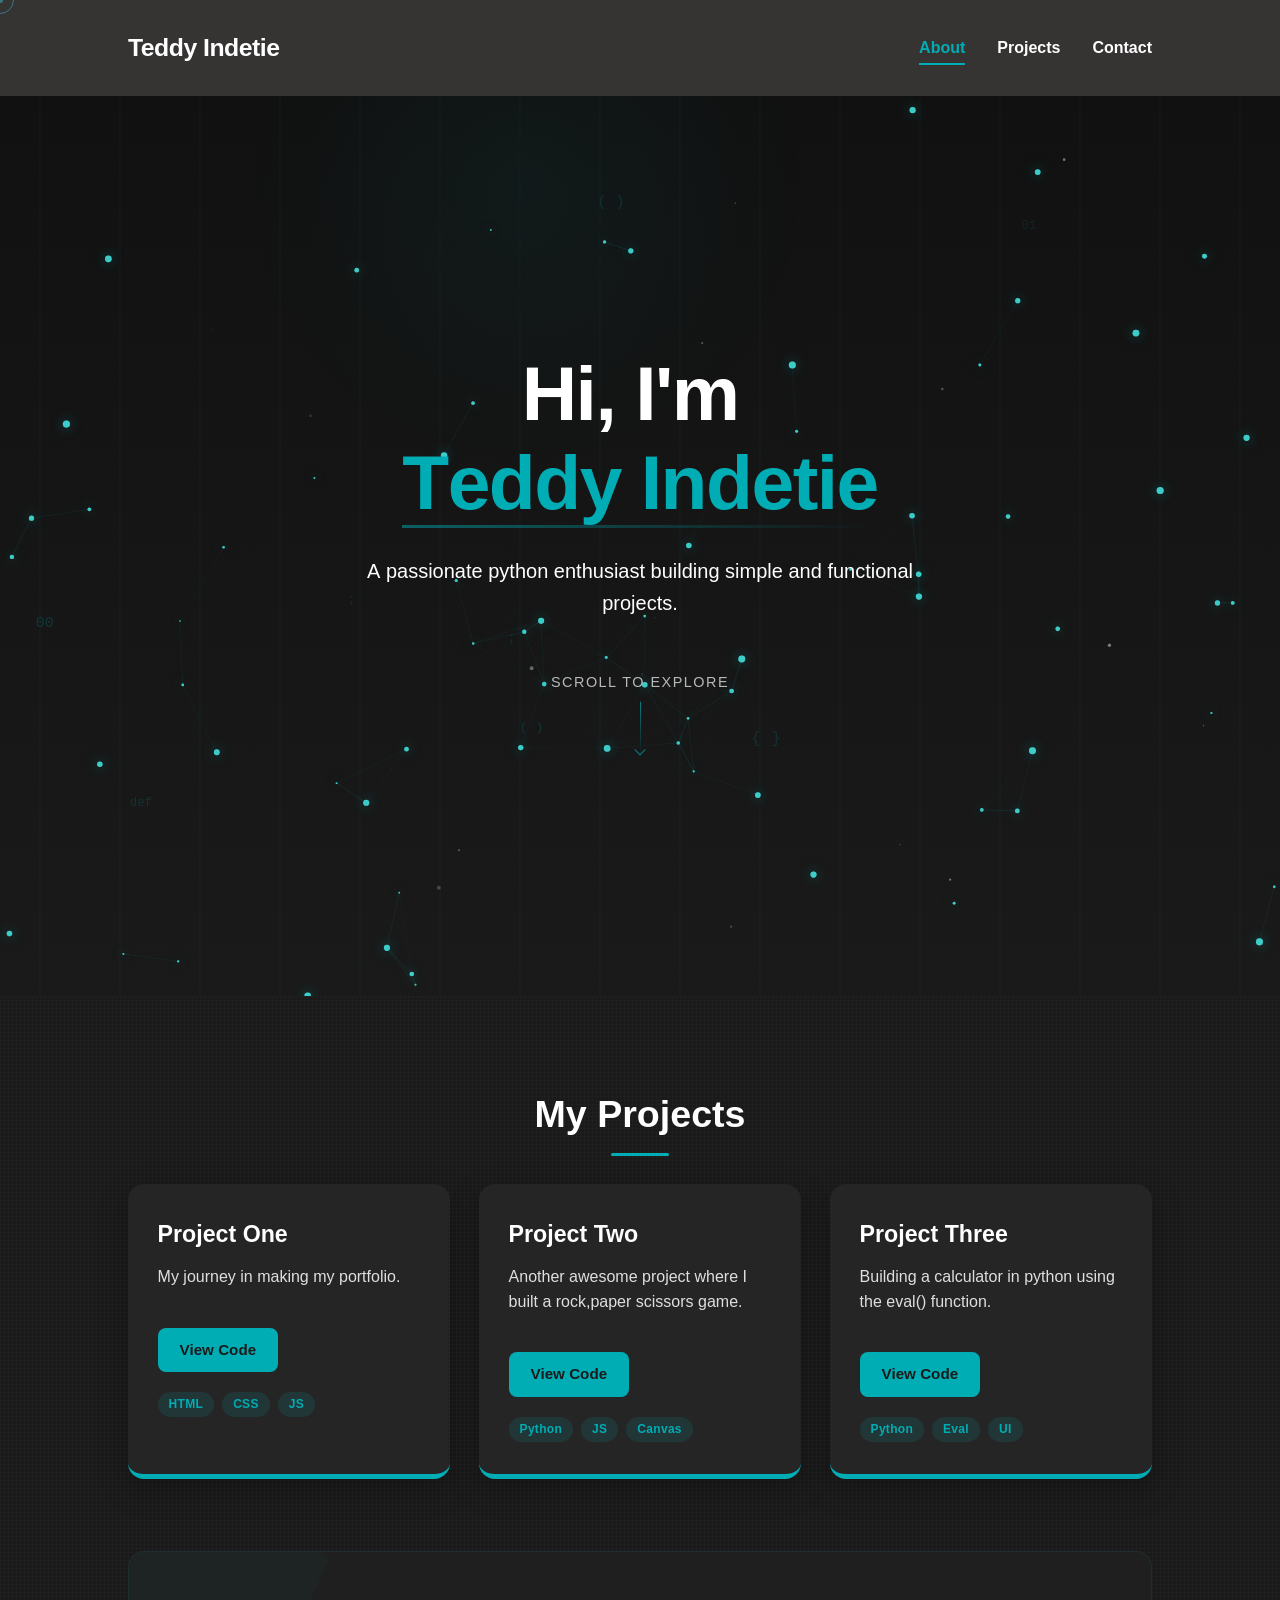
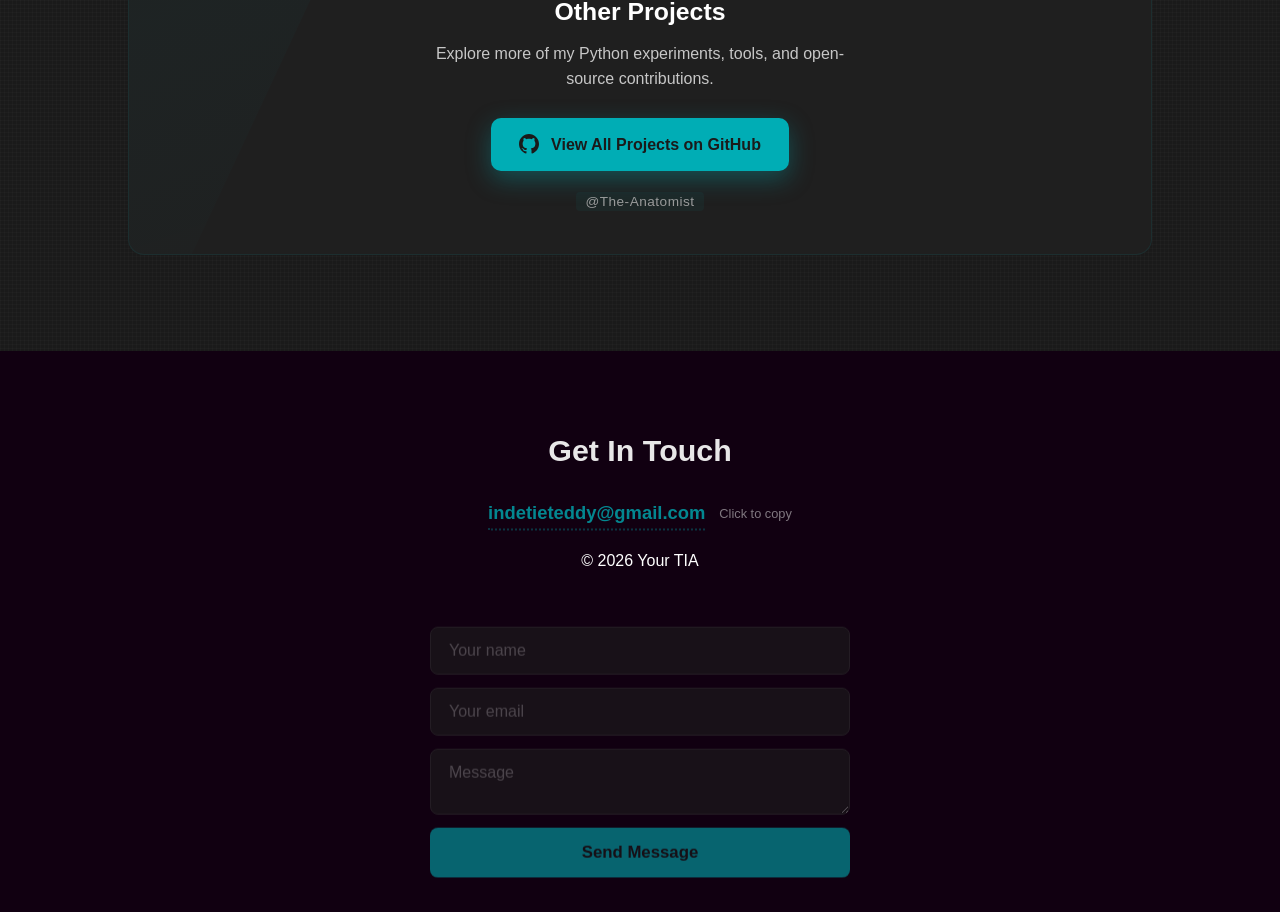
==== commit fefe9723: "Add files via upload" ====
--- a/index.html
+++ b/index.html
@@ -60,7 +60,7 @@
             <div class="project-card" data-project="2">
                 <h3>Project Two</h3>
                 <p>Another awesome project where I built a rock,paper scissors game.</p>
-                <a href="#" class="view-btn" data-modal="modal-rps">View Code</a>
+                <a href="project-2.html" class="view-btn" data-modal="modal-rps">View Code</a>
                 <div class="tech-tags">
                     <span>Python</span>
                     <span>JS</span>
@@ -72,7 +72,7 @@
             <div class="project-card" data-project="3">
                 <h3>Project Three</h3>
                 <p>Building a calculator in python using the eval() function.</p>
-                <a href="#" class="view-btn" data-modal="modal-calculator">View Code</a>
+                <a href="project-3.html" class="view-btn" data-modal="modal-calculator">View Code</a>
                 <div class="tech-tags">
                     <span>Python</span>
                     <span>Eval</span>
@@ -279,18 +279,28 @@
             const canvas = document.getElementById('hero-canvas');
             const ctx = canvas.getContext('2d');
             
-            let width = canvas.offsetWidth;
-            let height = canvas.offsetHeight;
-            
+            let width = canvas.parentElement.offsetWidth;
+            let height = canvas.parentElement.offsetHeight;
+            let dpr = Math.min(window.devicePixelRatio || 1, 2);
+
             function resizeCanvas() {
-                width = canvas.offsetWidth = canvas.parentElement.offsetWidth;
-                height = canvas.offsetHeight = canvas.parentElement.offsetHeight;
+                width = canvas.parentElement.offsetWidth;
+                height = canvas.parentElement.offsetHeight;
+                dpr = Math.min(window.devicePixelRatio || 1, 2);
+
+                // Render at native pixel density, then scale back down via
+                // CSS so everything stays crisp on retina/high-DPI screens.
+                canvas.width = width * dpr;
+                canvas.height = height * dpr;
+                canvas.style.width = width + 'px';
+                canvas.style.height = height + 'px';
+                ctx.setTransform(dpr, 0, 0, dpr, 0, 0);
             }
             resizeCanvas();
             window.addEventListener('resize', resizeCanvas);
 
             const particles = [];
-            const particleCount = 65;
+            const particleCount = 72;
 
             class Particle {
                 constructor() {
@@ -354,6 +364,135 @@
                 particles.push(new Particle());
             }
 
+            // ---- Drifting code glyphs (subtle "python enthusiast" flavor) ----
+            const glyphSymbols = ['{ }', '</>', '( )', ';', '#', '=>', '01', '00', 'def'];
+            const glyphParticles = [];
+            const glyphCount = 8;
+
+            class GlyphParticle {
+                constructor() { this.reset(true); }
+
+                reset(initial) {
+                    this.x = Math.random() * width;
+                    this.y = initial ? Math.random() * height : height + 24;
+                    this.text = glyphSymbols[Math.floor(Math.random() * glyphSymbols.length)];
+                    this.size = Math.random() * 6 + 11;
+                    this.speed = Math.random() * 0.16 + 0.06;
+                    this.swayOffset = Math.random() * Math.PI * 2;
+                    this.opacity = Math.random() * 0.16 + 0.07;
+                }
+
+                update() {
+                    this.y -= this.speed;
+                    this.x += Math.sin(Date.now() / 1800 + this.swayOffset) * 0.15;
+                    if (this.y < -20) this.reset(false);
+                }
+
+                draw() {
+                    ctx.save();
+                    ctx.font = `${this.size}px 'Courier New', monospace`;
+                    ctx.fillStyle = `rgba(0, 173, 181, ${this.opacity})`;
+                    ctx.fillText(this.text, this.x, this.y);
+                    ctx.restore();
+                }
+            }
+            for (let i = 0; i < glyphCount; i++) glyphParticles.push(new GlyphParticle());
+
+            // ---- Comet streaks crossing the hero (a few at a time, staggered) ----
+            const comets = [];
+            const maxComets = 2;
+            function maybeSpawnComet() {
+                if (comets.length < maxComets && Math.random() < 0.0035) {
+                    const fromLeft = Math.random() > 0.5;
+                    const cool = Math.random() > 0.5;
+                    comets.push({
+                        x: fromLeft ? -60 : width + 60,
+                        y: Math.random() * height * 0.6,
+                        vx: (fromLeft ? 1 : -1) * (Math.random() * 3 + 4),
+                        vy: Math.random() * 1.4 + 0.7,
+                        life: 1,
+                        color: cool ? '0, 217, 192' : '120, 190, 255'
+                    });
+                }
+            }
+            function updateDrawComets() {
+                for (let i = comets.length - 1; i >= 0; i--) {
+                    const c = comets[i];
+                    c.x += c.vx;
+                    c.y += c.vy;
+                    c.life -= 0.014;
+
+                    ctx.save();
+                    ctx.strokeStyle = `rgba(${c.color}, ${Math.max(c.life, 0)})`;
+                    ctx.lineWidth = 1.5;
+                    ctx.shadowBlur = 10;
+                    ctx.shadowColor = `rgb(${c.color})`;
+                    ctx.beginPath();
+                    ctx.moveTo(c.x, c.y);
+                    ctx.lineTo(c.x - c.vx * 6, c.y - c.vy * 6);
+                    ctx.stroke();
+                    // bright head
+                    ctx.fillStyle = `rgba(${c.color}, ${Math.max(c.life, 0)})`;
+                    ctx.beginPath();
+                    ctx.arc(c.x, c.y, 1.6, 0, Math.PI * 2);
+                    ctx.fill();
+                    ctx.restore();
+
+                    if (c.life <= 0 || c.x < -120 || c.x > width + 120) comets.splice(i, 1);
+                }
+            }
+
+            // ---- Soft twinkling stars scattered behind the text ----
+            const twinkles = [];
+            const twinkleCount = 16;
+            class Twinkle {
+                constructor() { this.reset(); }
+                reset() {
+                    this.x = Math.random() * width;
+                    this.y = Math.random() * height;
+                    this.size = Math.random() * 1.4 + 0.6;
+                    this.phase = Math.random() * Math.PI * 2;
+                    this.speed = Math.random() * 0.015 + 0.008;
+                }
+                draw() {
+                    const glow = (Math.sin(Date.now() * this.speed + this.phase) + 1) / 2;
+                    ctx.save();
+                    ctx.fillStyle = `rgba(255, 255, 255, ${0.08 + glow * 0.35})`;
+                    ctx.beginPath();
+                    ctx.arc(this.x, this.y, this.size, 0, Math.PI * 2);
+                    ctx.fill();
+                    ctx.restore();
+                }
+            }
+            for (let i = 0; i < twinkleCount; i++) twinkles.push(new Twinkle());
+
+            // ---- One slow-drifting glow orb for ambient depth ----
+            const glowOrb = {
+                x: Math.random() * width,
+                y: Math.random() * height * 0.5,
+                vx: (Math.random() - 0.5) * 0.12,
+                vy: (Math.random() - 0.5) * 0.08,
+                radius: Math.max(width, height) * 0.22
+            };
+            function updateDrawOrb() {
+                glowOrb.x += glowOrb.vx;
+                glowOrb.y += glowOrb.vy;
+                if (glowOrb.x < 0 || glowOrb.x > width) glowOrb.vx *= -1;
+                if (glowOrb.y < 0 || glowOrb.y > height * 0.6) glowOrb.vy *= -1;
+
+                const pulse = (Math.sin(Date.now() / 2600) + 1) / 2;
+                const grad = ctx.createRadialGradient(
+                    glowOrb.x, glowOrb.y, 0,
+                    glowOrb.x, glowOrb.y, glowOrb.radius
+                );
+                grad.addColorStop(0, `rgba(0, 173, 181, ${0.05 + pulse * 0.03})`);
+                grad.addColorStop(1, 'rgba(0, 173, 181, 0)');
+                ctx.save();
+                ctx.fillStyle = grad;
+                ctx.fillRect(0, 0, width, height);
+                ctx.restore();
+            }
+
             let mouseX = null, mouseY = null;
 
             canvas.addEventListener('mousemove', (e) => {
@@ -369,6 +508,12 @@
 
             function animateParticles() {
                 ctx.clearRect(0, 0, width, height);
+
+                // Ambient orb sits furthest back
+                updateDrawOrb();
+
+                // Twinkling stars behind the main particle layer
+                twinkles.forEach(t => t.draw());
                 
                 // Subtle grid lines (terminal vibe)
                 ctx.strokeStyle = 'rgba(0, 173, 181, 0.06)';
@@ -401,6 +546,14 @@
                     });
                 });
                 
+                glyphParticles.forEach(g => {
+                    g.update();
+                    g.draw();
+                });
+
+                maybeSpawnComet();
+                updateDrawComets();
+                
                 requestAnimationFrame(animateParticles);
             }
             
@@ -415,6 +568,8 @@
             const h1 = header.querySelector('h1');
             const p = header.querySelector('p');
             const scrollInd = document.querySelector('.scroll-indicator');
+
+            splitHeroText(h1, p);
 
             // Stagger reveal
             if (gsapLoaded) {
@@ -442,6 +597,67 @@
 
             // Subtle canvas-only interaction already handled in particles.
             // Removed direct transform on .hero-content to eliminate text jitter.
+        }
+
+        // ============================================
+        // 3b. HERO TEXT INTERACTIVITY — per-letter & per-word
+        // ============================================
+        function splitHeroText(h1, p) {
+            if (!h1 || h1.dataset.split === 'true') return;
+
+            let letterIndex = 0;
+
+            function processNode(node) {
+                if (node.nodeType === Node.TEXT_NODE) {
+                    const frag = document.createDocumentFragment();
+                    Array.from(node.textContent).forEach((ch) => {
+                        const span = document.createElement('span');
+                        if (ch === ' ') {
+                            span.className = 'hero-letter hero-space';
+                            span.innerHTML = '&nbsp;';
+                        } else {
+                            span.className = 'hero-letter';
+                            span.textContent = ch;
+                        }
+                        span.style.animationDelay = (letterIndex * 0.035) + 's';
+                        letterIndex++;
+                        frag.appendChild(span);
+                    });
+                    return frag;
+                }
+                if (node.nodeType === Node.ELEMENT_NODE) {
+                    const clone = node.cloneNode(false);
+                    Array.from(node.childNodes).forEach((child) => {
+                        clone.appendChild(processNode(child));
+                    });
+                    return clone;
+                }
+                return document.createDocumentFragment();
+            }
+
+            const h1Frag = document.createDocumentFragment();
+            Array.from(h1.childNodes).forEach((node) => h1Frag.appendChild(processNode(node)));
+            h1.innerHTML = '';
+            h1.appendChild(h1Frag);
+            h1.dataset.split = 'true';
+
+            // Playful hover: pop, glow and a small random tilt per letter
+            h1.querySelectorAll('.hero-letter:not(.hero-space)').forEach((letter) => {
+                letter.addEventListener('mouseenter', () => {
+                    const rot = (Math.random() - 0.5) * 18;
+                    letter.style.setProperty('--rot', rot + 'deg');
+                });
+            });
+
+            // Paragraph: split into words only — a lighter touch so the
+            // supporting line stays readable and doesn't feel busy
+            if (p && p.dataset.split !== 'true') {
+                const words = p.textContent.split(' ');
+                p.innerHTML = words
+                    .map((w, i) => `<span class="hero-word" style="animation-delay:${i * 0.05}s">${w}</span>`)
+                    .join(' ');
+                p.dataset.split = 'true';
+            }
         }
 
         // ============================================
@@ -570,11 +786,11 @@
                     const x = ((e.clientX - rect.left) / rect.width - 0.5) * 2;
                     const y = ((e.clientY - rect.top) / rect.height - 0.5) * 2;
                     
-                    const rotateX = -y * 16;
-                    const rotateY = x * 16;
+                    const rotateX = -y * 26;
+                    const rotateY = x * 26;
                     
                     this.style.transition = 'transform 0.1s ease-out';
-                    this.style.transform = `perspective(1100px) rotateX(${rotateX}deg) rotateY(${rotateY}deg) translateY(-12px)`;
+                    this.style.transform = `perspective(900px) rotateX(${rotateX}deg) rotateY(${rotateY}deg) translateY(-20px) scale(1.03)`;
                     
                     // Dynamic glowing border
                     const glowIntensity = Math.max(Math.abs(x), Math.abs(y)) * 0.5;
@@ -583,7 +799,7 @@
                 
                 card.addEventListener('mouseleave', function() {
                     this.style.transition = 'transform 0.65s cubic-bezier(0.23, 1, 0.32, 1)';
-                    this.style.transform = 'perspective(1100px) rotateX(0deg) rotateY(0deg) translateY(0)';
+                    this.style.transform = 'perspective(900px) rotateX(0deg) rotateY(0deg) translateY(0) scale(1)';
                     this.style.boxShadow = '';
                 });
 
@@ -1132,5 +1348,8 @@
             initPortfolio();
         }
     </script>
+
+    <!-- Extra "next level" interactivity: mouse trail, click burst, magnetic nav, spotlight, tilt -->
+    <script src="effects.js"></script>
 </body>
 </html>
--- a/style.css
+++ b/style.css
@@ -202,7 +202,8 @@
     font-weight: 700;
     margin-bottom: 1.1rem;
     letter-spacing: -1.5px;
-    line-height: 1.05;
+    line-height: 1.15;
+    padding-bottom: 0.15em;
     /* Ultra rock-solid anti-jitter text rendering */
     transform: translateZ(0);
     backface-visibility: hidden;
@@ -220,6 +221,53 @@
     max-width: 620px;
     margin: 0 auto 2.5rem;
     opacity: 0.9;
+}
+
+/* Interactive hero heading — each letter floats gently and reacts to hover */
+.hero-letter {
+    display: inline-block;
+    position: relative;
+    animation: heroLetterFloat 3.6s ease-in-out infinite;
+    transition: transform 0.25s cubic-bezier(0.23, 1, 0.32, 1),
+                color 0.25s ease,
+                text-shadow 0.3s ease;
+    cursor: default;
+}
+
+.hero-letter:hover {
+    animation-play-state: paused;
+    transform: translateY(-10px) rotate(var(--rot, 0deg)) scale(1.28);
+    color: #ffffff;
+    text-shadow: 0 0 18px rgba(0, 173, 181, 0.9), 0 0 34px rgba(0, 173, 181, 0.4);
+    z-index: 3;
+}
+
+.highlight .hero-letter:hover {
+    color: #ffffff;
+}
+
+@keyframes heroLetterFloat {
+    0%, 100% { transform: translateY(0); }
+    50% { transform: translateY(-4px); }
+}
+
+/* Interactive hero paragraph — subtle per-word hover, lighter than the heading */
+.hero-word {
+    display: inline-block;
+    transition: color 0.25s ease, transform 0.25s cubic-bezier(0.23, 1, 0.32, 1), text-shadow 0.25s ease;
+    cursor: default;
+}
+
+.hero-word:hover {
+    color: var(--teal);
+    transform: translateY(-3px);
+    text-shadow: 0 0 12px rgba(0, 173, 181, 0.45);
+}
+
+@media (prefers-reduced-motion: reduce) {
+    .hero-letter {
+        animation: none;
+    }
 }
 
 .highlight {
@@ -889,7 +937,6 @@
     -moz-osx-font-smoothing: grayscale;
     text-rendering: optimizeLegibility;
     will-change: opacity;          /* Only opacity — never transform */
-    contain: paint;
     -webkit-transform: translateZ(0);
     transform-style: preserve-3d;
     
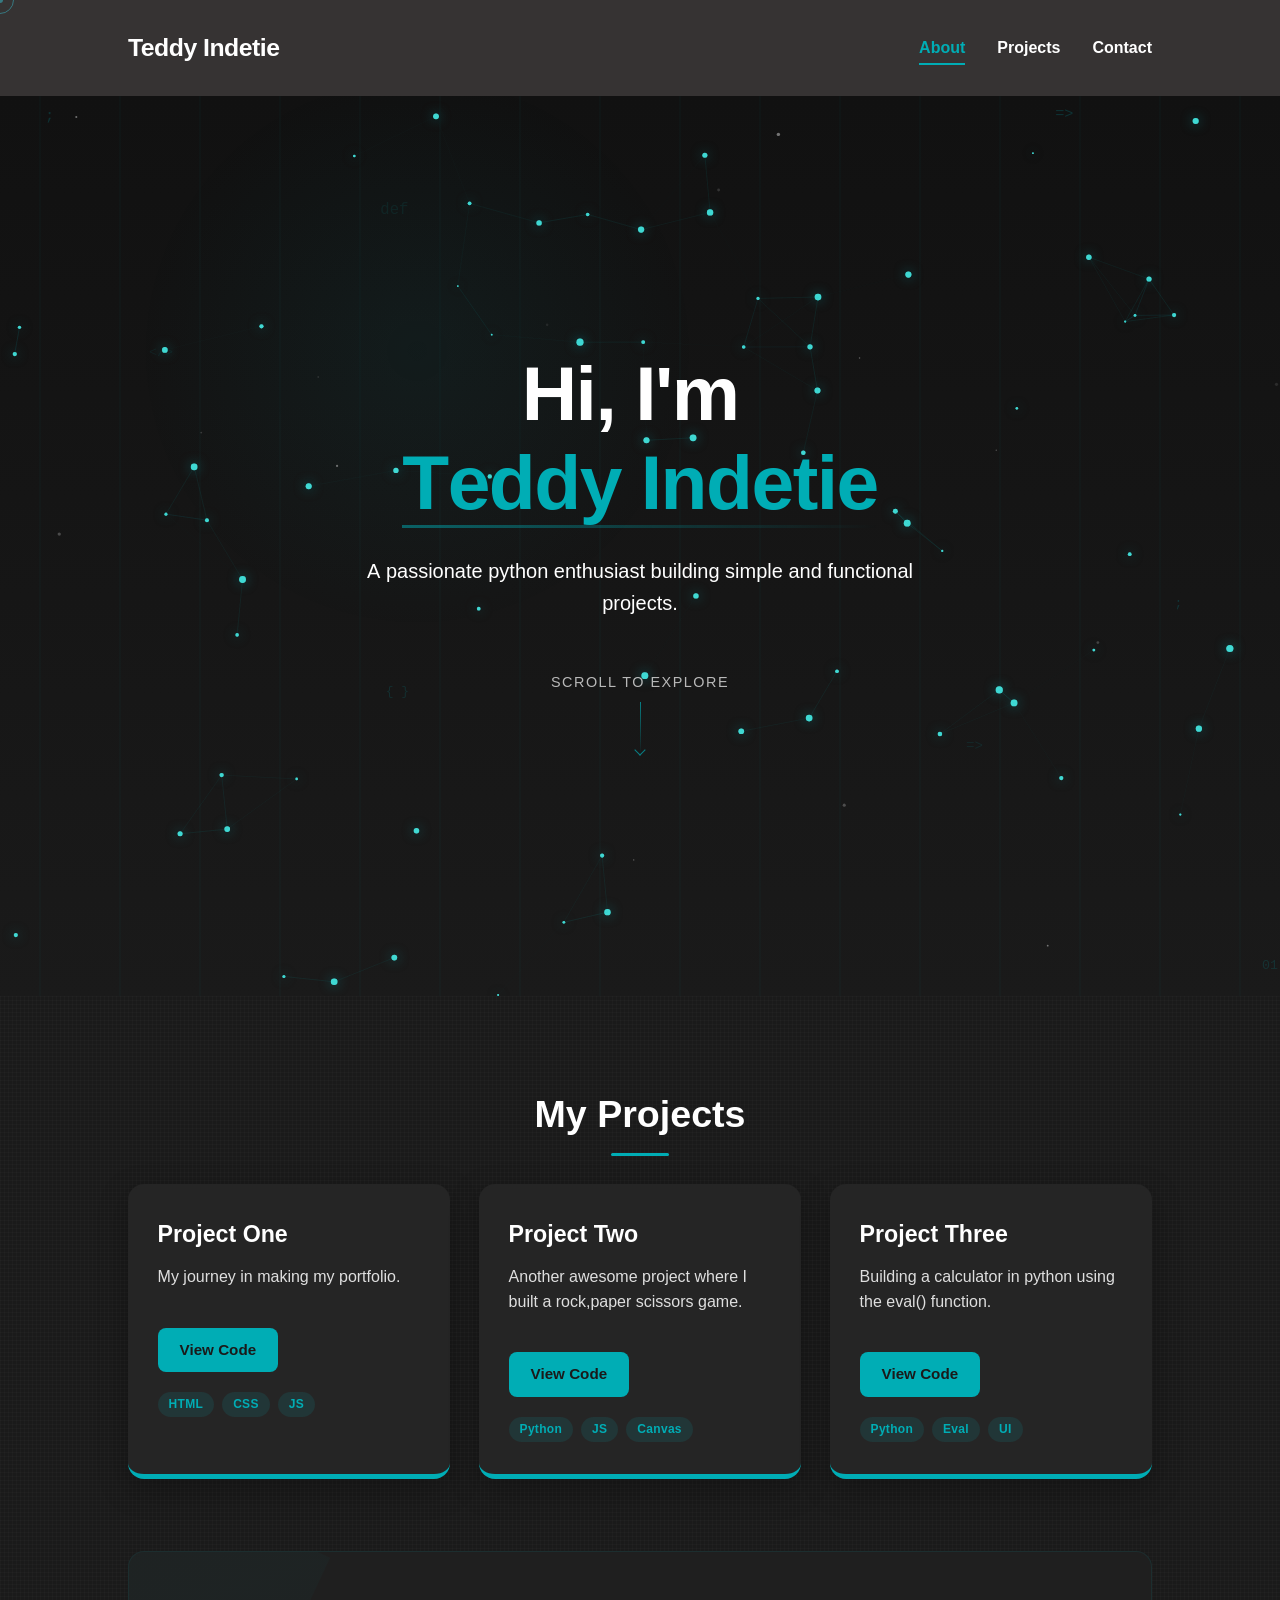
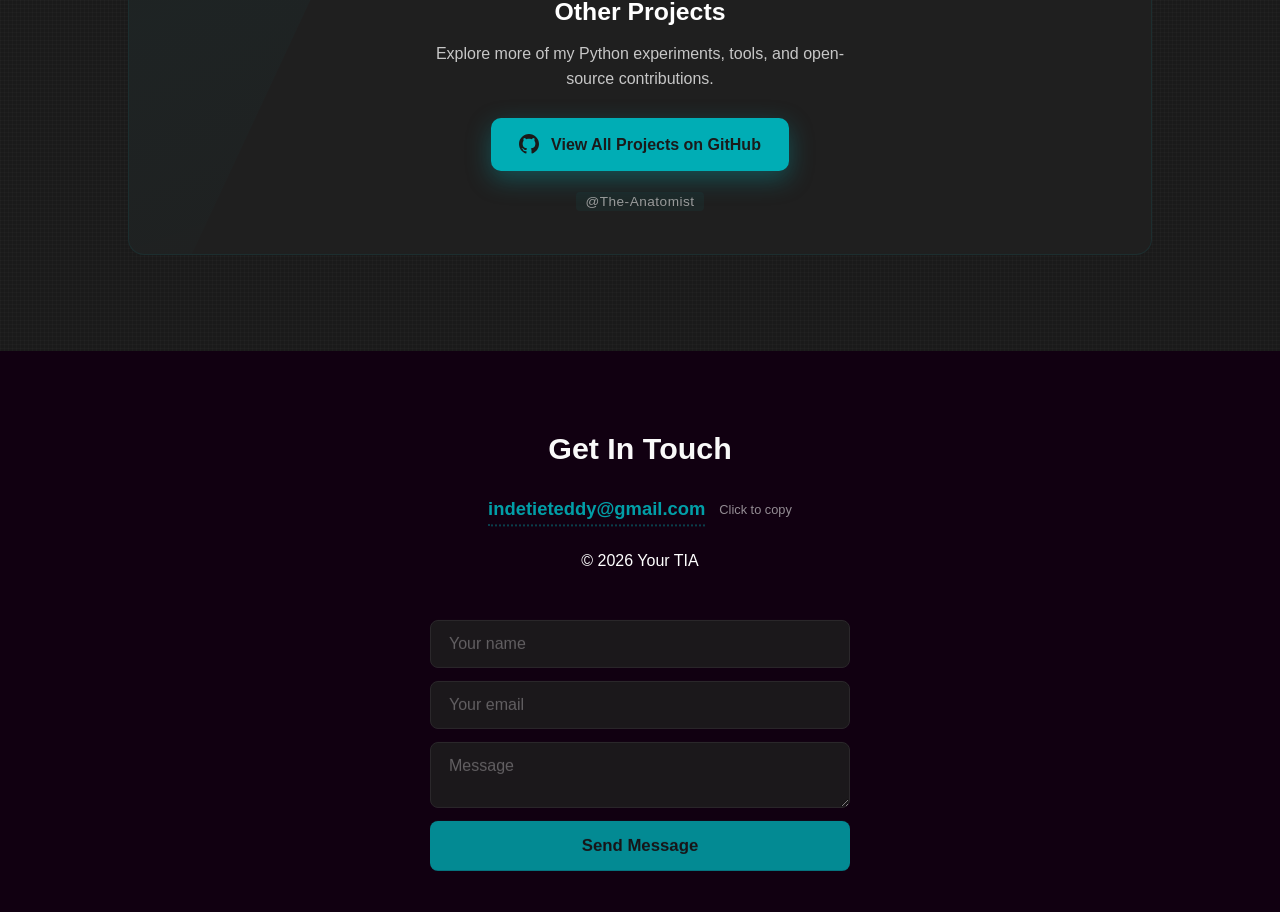
==== commit 3c565294: "Add files via upload" ====
--- a/index.html
+++ b/index.html
@@ -1351,5 +1351,6 @@
 
     <!-- Extra "next level" interactivity: mouse trail, click burst, magnetic nav, spotlight, tilt -->
     <script src="effects.js"></script>
+    <script src="audio-player.js"></script>
 </body>
 </html>
